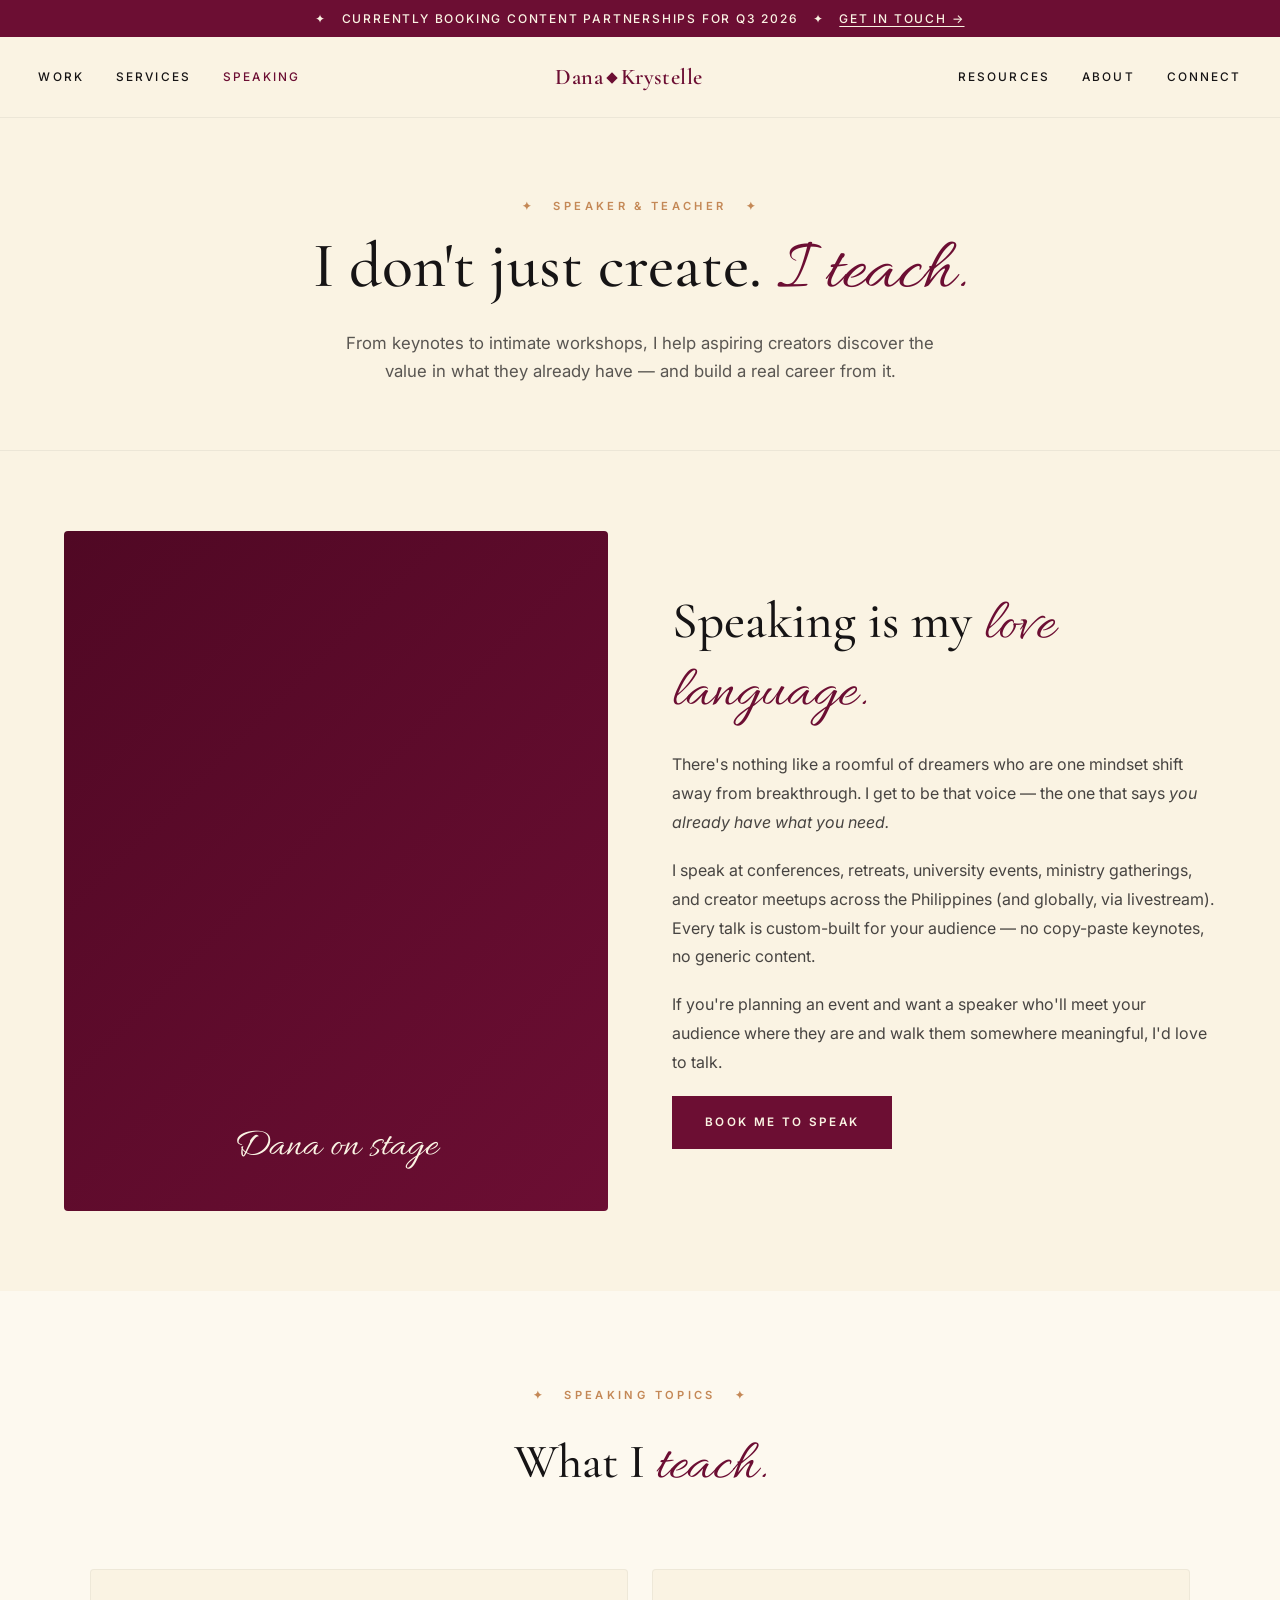
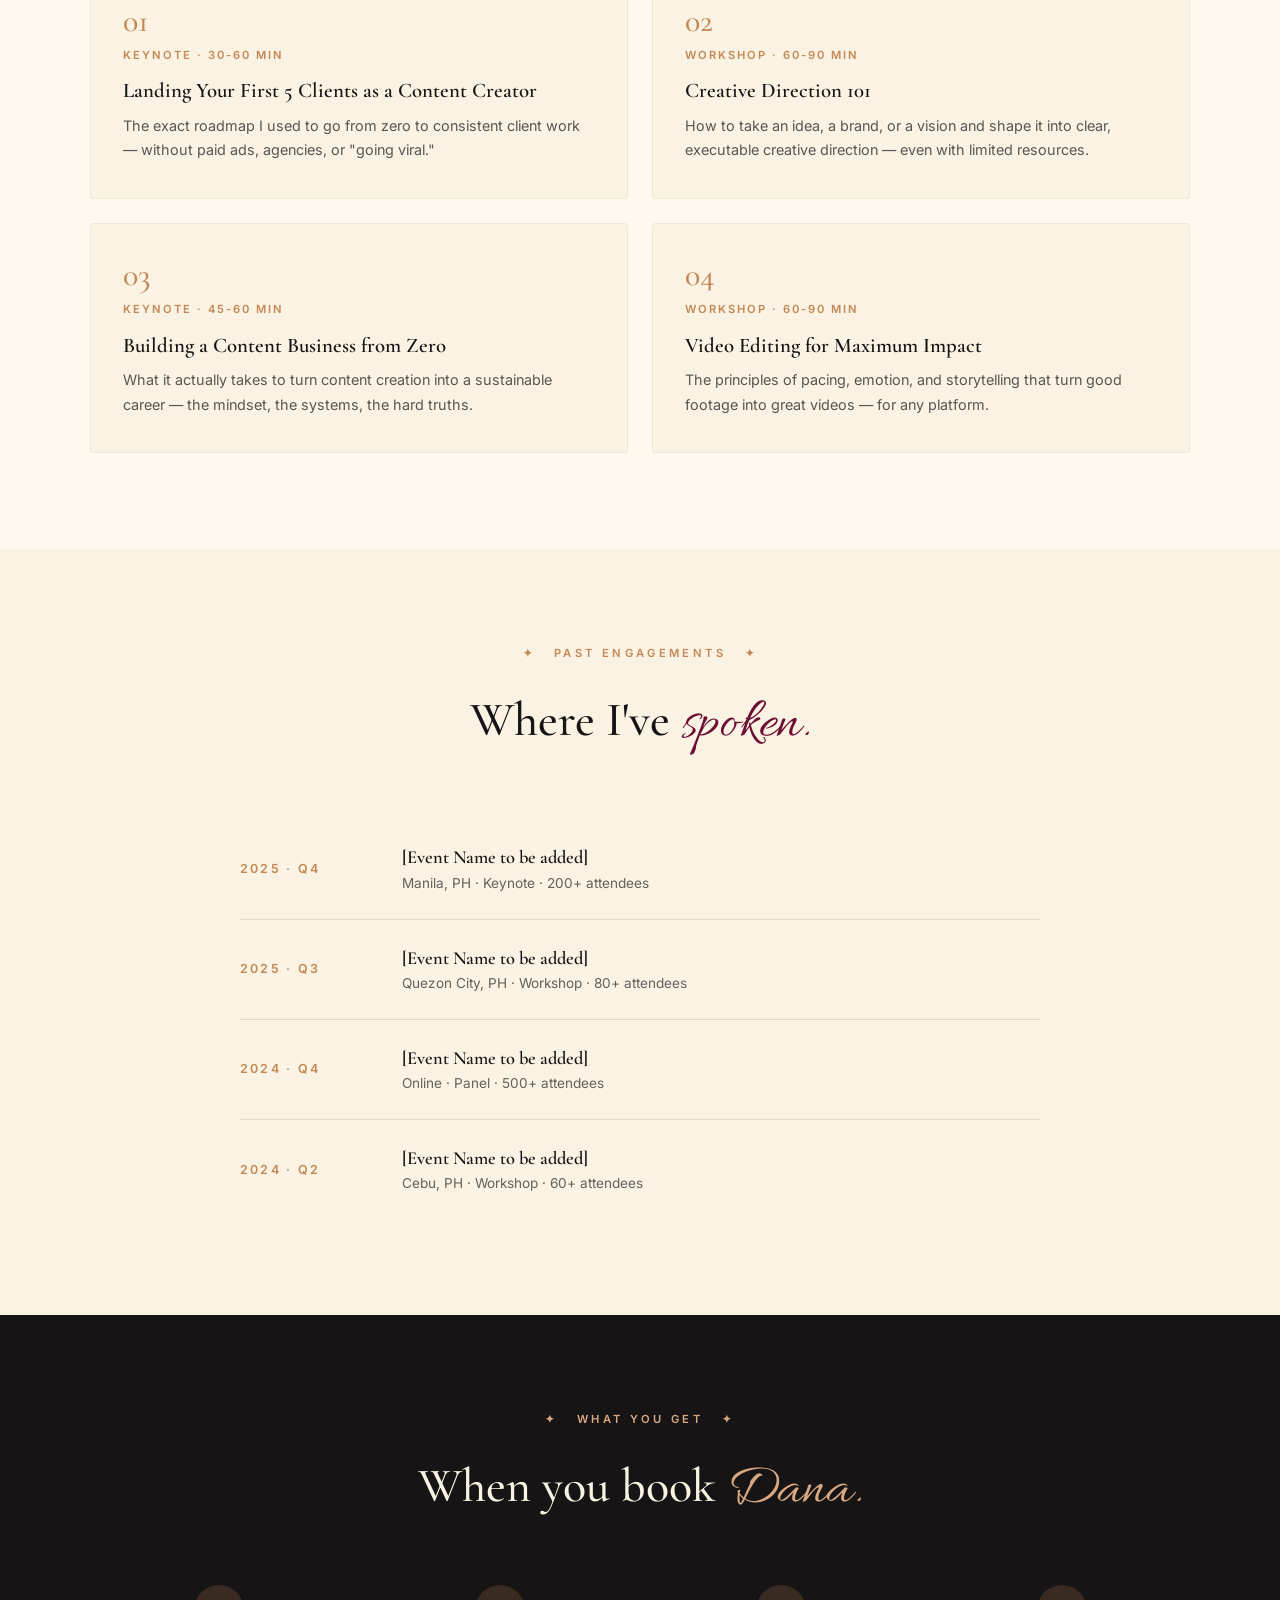
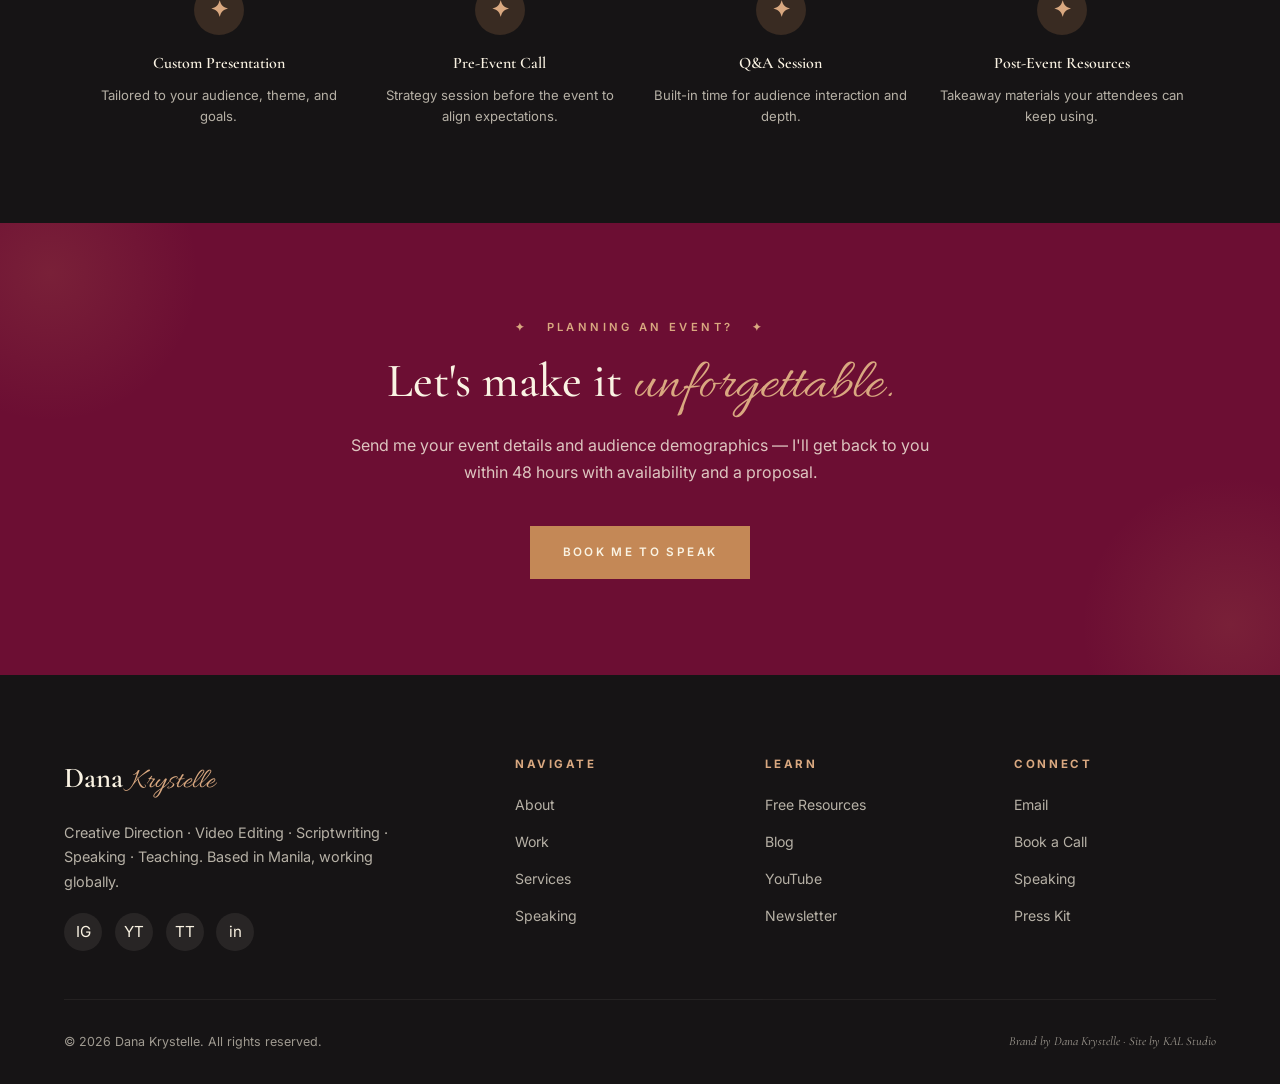
==== speaking.html @ e23ae47c "Add files via upload" ====
<!DOCTYPE html>
<html lang="en">
<head>
<meta charset="UTF-8">
<meta name="viewport" content="width=device-width, initial-scale=1.0">
<title>Speaking — Dana Krystelle</title>
<link rel="preconnect" href="https://fonts.googleapis.com">
<link rel="preconnect" href="https://fonts.gstatic.com" crossorigin>
<link href="https://fonts.googleapis.com/css2?family=Cormorant+Garamond:ital,wght@0,400;0,500;0,600;0,700;1,400&family=Inter:wght@300;400;500;600;700&family=Allura&display=swap" rel="stylesheet">
<style>
/* ════════════ DANA KRYSTELLE — SHARED STYLES ════════════ */

:root {
  --salem: #161415;
  --blood: #6c0e33;
  --blood-deep: #500824;
  --water: #7398af;
  --coffee: #c48856;
  --coffee-soft: #d9a880;
  --linen: #faf3e3;
  --linen-deep: #f0e8d2;
  --linen-cream: #fdf9ef;
  --serif: 'Cormorant Garamond', Georgia, serif;
  --sans: 'Inter', -apple-system, sans-serif;
  --script: 'Allura', cursive;
}

* { margin: 0; padding: 0; box-sizing: border-box; }

html { scroll-behavior: smooth; }

body {
  background: var(--linen);
  color: var(--salem);
  font-family: var(--sans);
  font-weight: 400;
  line-height: 1.6;
  overflow-x: hidden;
}

img { max-width: 100%; display: block; }

/* ════════════ ANNOUNCEMENT BAR ════════════ */
.announce {
  background: var(--blood);
  color: var(--linen);
  text-align: center;
  padding: 0.55rem 1rem;
  font-size: 0.75rem;
  letter-spacing: 0.15em;
  text-transform: uppercase;
  font-weight: 500;
}
.announce a {
  color: var(--linen);
  text-decoration: underline;
  text-underline-offset: 3px;
}

/* ════════════ NAV ════════════ */
nav {
  background: var(--linen);
  padding: 1.4rem 3vw;
  display: flex;
  align-items: center;
  justify-content: space-between;
  position: sticky;
  top: 0;
  z-index: 100;
  border-bottom: 1px solid rgba(22, 20, 21, 0.06);
}

.nav-left, .nav-right {
  display: flex;
  gap: 2rem;
  align-items: center;
}

.nav-link {
  font-family: var(--sans);
  font-size: 0.74rem;
  letter-spacing: 0.18em;
  text-transform: uppercase;
  color: var(--salem);
  text-decoration: none;
  font-weight: 500;
  transition: color 0.2s;
}
.nav-link:hover { color: var(--blood); }
.nav-link.active { color: var(--blood); }

.nav-logo {
  font-family: var(--serif);
  font-weight: 600;
  font-size: 1.4rem;
  color: var(--blood);
  text-decoration: none;
  letter-spacing: 0.02em;
}
.nav-logo .diamond {
  display: inline-block;
  width: 8px;
  height: 8px;
  background: var(--blood);
  margin: 0 0.3rem;
  transform: rotate(45deg);
  vertical-align: middle;
  margin-bottom: 4px;
}

@media(max-width: 900px) {
  .nav-left, .nav-right { gap: 1rem; }
  .nav-link { font-size: 0.65rem; }
  .nav-logo { font-size: 1.1rem; }
}

/* ════════════ BUTTONS ════════════ */
.btn {
  font-family: var(--sans);
  font-size: 0.73rem;
  font-weight: 600;
  letter-spacing: 0.2em;
  text-transform: uppercase;
  padding: 1rem 2rem;
  text-decoration: none;
  display: inline-block;
  transition: all 0.25s;
  border: 1.5px solid transparent;
  cursor: pointer;
}

.btn-primary {
  background: var(--blood);
  color: var(--linen);
}
.btn-primary:hover { background: var(--blood-deep); }

.btn-outline {
  background: transparent;
  color: var(--salem);
  border-color: var(--salem);
}
.btn-outline:hover { background: var(--salem); color: var(--linen); }

.btn-coffee {
  background: var(--coffee);
  color: var(--linen);
}
.btn-coffee:hover { background: #a76a3e; }

/* ════════════ SECTION ELEMENTS ════════════ */
.section-eyebrow {
  font-family: var(--sans);
  font-size: 0.7rem;
  letter-spacing: 0.3em;
  text-transform: uppercase;
  color: var(--coffee);
  font-weight: 600;
  margin-bottom: 1rem;
}

/* ════════════ PAGE HEADER (Sub-pages) ════════════ */
.page-header {
  background: var(--linen);
  padding: 5rem 5vw 4rem;
  text-align: center;
  border-bottom: 1px solid rgba(22, 20, 21, 0.06);
}

.page-header .eyebrow {
  font-family: var(--sans);
  font-size: 0.7rem;
  letter-spacing: 0.3em;
  text-transform: uppercase;
  color: var(--coffee);
  font-weight: 600;
  margin-bottom: 1rem;
}

.page-header h1 {
  font-family: var(--serif);
  font-weight: 500;
  font-size: clamp(2.5rem, 5vw, 4.5rem);
  line-height: 1.05;
  color: var(--salem);
  margin-bottom: 1rem;
}

.page-header h1 .script {
  font-family: var(--script);
  color: var(--blood);
  font-weight: 400;
  font-size: 1.15em;
}

.page-header p {
  font-family: var(--sans);
  font-size: 1.05rem;
  color: var(--salem);
  opacity: 0.7;
  line-height: 1.7;
  max-width: 600px;
  margin: 0 auto;
}

/* ════════════ NEWSLETTER ════════════ */
.newsletter {
  background: var(--blood);
  color: var(--linen);
  padding: 6rem 5vw;
  text-align: center;
  position: relative;
  overflow: hidden;
}

.newsletter::before, .newsletter::after {
  content: '';
  position: absolute;
  width: 300px;
  height: 300px;
  background: radial-gradient(circle, rgba(196, 136, 86, 0.15), transparent 70%);
  border-radius: 50%;
}
.newsletter::before { top: -100px; left: -100px; }
.newsletter::after { bottom: -100px; right: -100px; }

.newsletter-content {
  max-width: 600px;
  margin: 0 auto;
  position: relative;
  z-index: 2;
}

.newsletter-eyebrow {
  font-family: var(--sans);
  font-size: 0.7rem;
  letter-spacing: 0.3em;
  text-transform: uppercase;
  color: var(--coffee-soft);
  font-weight: 600;
  margin-bottom: 1rem;
}

.newsletter h2 {
  font-family: var(--serif);
  font-weight: 500;
  font-size: clamp(2rem, 4vw, 3rem);
  line-height: 1.15;
  margin-bottom: 0.8rem;
}

.newsletter h2 .script {
  font-family: var(--script);
  color: var(--coffee-soft);
  font-weight: 400;
  font-size: 1.2em;
}

.newsletter p {
  font-size: 1rem;
  opacity: 0.8;
  line-height: 1.7;
  margin-bottom: 2.5rem;
}

.newsletter-form {
  display: flex;
  gap: 0.6rem;
  max-width: 480px;
  margin: 0 auto;
  flex-wrap: wrap;
  justify-content: center;
}

.newsletter-input {
  flex: 1;
  min-width: 240px;
  padding: 1rem 1.4rem;
  background: var(--linen);
  border: none;
  color: var(--salem);
  font-family: var(--sans);
  font-size: 0.9rem;
  border-radius: 0;
}
.newsletter-input::placeholder { color: rgba(22, 20, 21, 0.45); }
.newsletter-input:focus { outline: 2px solid var(--coffee); outline-offset: 2px; }

.newsletter-btn {
  background: var(--coffee);
  color: var(--linen);
  border: none;
  padding: 1rem 2rem;
  font-family: var(--sans);
  font-size: 0.73rem;
  font-weight: 600;
  letter-spacing: 0.2em;
  text-transform: uppercase;
  cursor: pointer;
  transition: background 0.2s;
}
.newsletter-btn:hover { background: #a76a3e; }

.newsletter-note {
  font-size: 0.75rem;
  margin-top: 1.2rem;
  opacity: 0.6;
  font-style: italic;
  font-family: var(--serif);
}

/* ════════════ FOOTER ════════════ */
footer {
  background: var(--salem);
  color: var(--linen);
  padding: 5rem 5vw 2rem;
}

.footer-top {
  display: grid;
  grid-template-columns: 2fr 1fr 1fr 1fr;
  gap: 3rem;
  max-width: 1200px;
  margin: 0 auto 3rem;
}

.footer-brand h3 {
  font-family: var(--serif);
  font-weight: 600;
  font-size: 1.8rem;
  color: var(--linen);
  margin-bottom: 1rem;
}

.footer-brand h3 .script {
  font-family: var(--script);
  color: var(--coffee-soft);
  font-weight: 400;
}

.footer-brand p {
  font-size: 0.9rem;
  opacity: 0.7;
  line-height: 1.7;
  max-width: 360px;
  margin-bottom: 1.2rem;
}

.footer-social {
  display: flex;
  gap: 0.8rem;
}

.footer-social a {
  width: 38px;
  height: 38px;
  background: rgba(250, 243, 227, 0.08);
  border-radius: 50%;
  display: flex;
  align-items: center;
  justify-content: center;
  color: var(--linen);
  text-decoration: none;
  font-size: 0.95rem;
  transition: background 0.2s;
}
.footer-social a:hover { background: var(--blood); }

.footer-col h4 {
  font-family: var(--sans);
  font-size: 0.72rem;
  font-weight: 700;
  letter-spacing: 0.22em;
  text-transform: uppercase;
  margin-bottom: 1.2rem;
  color: var(--coffee-soft);
}

.footer-col ul { list-style: none; }
.footer-col li { margin-bottom: 0.7rem; }
.footer-col a {
  font-family: var(--sans);
  font-size: 0.88rem;
  color: var(--linen);
  text-decoration: none;
  opacity: 0.7;
  transition: opacity 0.2s;
}
.footer-col a:hover { opacity: 1; color: var(--coffee-soft); }

.footer-bottom {
  max-width: 1200px;
  margin: 0 auto;
  padding-top: 2rem;
  border-top: 1px solid rgba(250, 243, 227, 0.1);
  display: flex;
  justify-content: space-between;
  align-items: center;
  flex-wrap: wrap;
  gap: 1rem;
  font-size: 0.78rem;
  opacity: 0.6;
}

.footer-bottom .credit {
  font-family: var(--serif);
  font-style: italic;
}

@media(max-width: 900px) {
  .footer-top { grid-template-columns: 1fr 1fr; gap: 2rem; }
}
@media(max-width: 600px) {
  .footer-top { grid-template-columns: 1fr; }
}

/* ════════════ FADE-UP ANIMATION ════════════ */
.fade-up {
  opacity: 0;
  transform: translateY(30px);
  transition: opacity 0.8s ease, transform 0.8s ease;
}
.fade-up.visible {
  opacity: 1;
  transform: none;
}

</style>
<style>
.speaking-intro {
  background: var(--linen);
  padding: 5rem 5vw;
  display: grid;
  grid-template-columns: 1fr 1fr;
  gap: 4rem;
  align-items: center;
}
.speaking-photo {
  aspect-ratio: 4/5;
  background: linear-gradient(135deg, var(--blood-deep), var(--blood));
  border-radius: 4px;
  display: flex;
  align-items: flex-end;
  justify-content: center;
  padding: 2rem;
  font-family: var(--script);
  font-size: 2.5rem;
  color: var(--linen);
  position: relative;
}
.speaking-photo::before {
  content: '';
  position: absolute;
  top: -20px;
  left: -20px;
  right: 20px;
  bottom: 20px;
  border: 1.5px solid var(--coffee);
  border-radius: 4px;
  z-index: -1;
}
.speaking-text h2 {
  font-family: var(--serif);
  font-weight: 500;
  font-size: clamp(2rem, 4vw, 3.2rem);
  line-height: 1.1;
  margin-bottom: 1.5rem;
}
.speaking-text h2 .script {
  font-family: var(--script);
  color: var(--blood);
  font-weight: 400;
  font-size: 1.15em;
}
.speaking-text p {
  font-size: 1rem;
  color: var(--salem);
  opacity: 0.78;
  line-height: 1.8;
  margin-bottom: 1.2rem;
}
@media(max-width: 900px) {
  .speaking-intro { grid-template-columns: 1fr; gap: 3rem; padding: 3rem 5vw; }
  .speaking-photo::before { display: none; }
}

.topics-section {
  background: var(--linen-cream);
  padding: 6rem 5vw;
}
.topics-header { text-align: center; margin-bottom: 3.5rem; }
.topics-header h2 {
  font-family: var(--serif);
  font-weight: 500;
  font-size: clamp(2rem, 4vw, 3rem);
  margin-bottom: 0.5rem;
}
.topics-header h2 .script {
  font-family: var(--script);
  color: var(--blood);
  font-weight: 400;
  font-size: 1.2em;
}
.topics-grid {
  display: grid;
  grid-template-columns: repeat(2, 1fr);
  gap: 1.5rem;
  max-width: 1100px;
  margin: 0 auto;
}
.topic-card {
  background: var(--linen);
  padding: 2.2rem 2rem;
  border-radius: 4px;
  border: 1px solid rgba(22, 20, 21, 0.05);
  transition: all 0.3s;
}
.topic-card:hover {
  transform: translateY(-4px);
  box-shadow: 0 12px 30px rgba(108, 14, 51, 0.08);
}
.topic-num {
  font-family: var(--serif);
  font-weight: 500;
  font-size: 2rem;
  color: var(--coffee);
  line-height: 1;
  margin-bottom: 0.6rem;
}
.topic-card h3 {
  font-family: var(--serif);
  font-weight: 600;
  font-size: 1.3rem;
  margin-bottom: 0.6rem;
  line-height: 1.3;
}
.topic-format {
  font-family: var(--sans);
  font-size: 0.7rem;
  letter-spacing: 0.18em;
  text-transform: uppercase;
  color: var(--coffee);
  font-weight: 600;
  margin-bottom: 0.8rem;
}
.topic-card p {
  font-size: 0.9rem;
  color: var(--salem);
  opacity: 0.7;
  line-height: 1.7;
}
@media(max-width: 700px) { .topics-grid { grid-template-columns: 1fr; } }

.past-events {
  background: var(--linen);
  padding: 6rem 5vw;
}
.past-events-header { text-align: center; margin-bottom: 3rem; }
.past-events-header h2 {
  font-family: var(--serif);
  font-weight: 500;
  font-size: clamp(2rem, 4vw, 3rem);
  margin-bottom: 0.5rem;
}
.past-events-header h2 .script {
  font-family: var(--script);
  color: var(--blood);
  font-weight: 400;
  font-size: 1.2em;
}
.events-list {
  max-width: 800px;
  margin: 0 auto;
}
.event {
  display: grid;
  grid-template-columns: 130px 1fr auto;
  gap: 2rem;
  padding: 1.5rem 0;
  border-bottom: 1px solid rgba(22, 20, 21, 0.1);
  align-items: center;
}
.event:last-child { border-bottom: none; }
.event-date {
  font-family: var(--sans);
  font-size: 0.78rem;
  letter-spacing: 0.18em;
  text-transform: uppercase;
  color: var(--coffee);
  font-weight: 600;
}
.event-name {
  font-family: var(--serif);
  font-weight: 600;
  font-size: 1.15rem;
}
.event-loc {
  font-family: var(--sans);
  font-size: 0.85rem;
  color: var(--salem);
  opacity: 0.65;
}
@media(max-width: 700px) {
  .event { grid-template-columns: 1fr; gap: 0.4rem; }
  .event-loc { font-size: 0.78rem; }
}

.what-you-get {
  background: var(--salem);
  color: var(--linen);
  padding: 6rem 5vw;
  text-align: center;
}
.what-you-get h2 {
  font-family: var(--serif);
  font-weight: 500;
  font-size: clamp(2rem, 4vw, 3rem);
  margin-bottom: 0.5rem;
}
.what-you-get h2 .script {
  font-family: var(--script);
  color: var(--coffee-soft);
  font-weight: 400;
  font-size: 1.2em;
}
.deliverables-grid {
  display: grid;
  grid-template-columns: repeat(4, 1fr);
  gap: 1.5rem;
  max-width: 1100px;
  margin: 3rem auto 0;
}
.deliverable {
  text-align: center;
}
.deliverable-icon {
  width: 50px;
  height: 50px;
  margin: 0 auto 1rem;
  border-radius: 50%;
  background: rgba(196, 136, 86, 0.2);
  color: var(--coffee-soft);
  display: flex;
  align-items: center;
  justify-content: center;
  font-family: var(--serif);
  font-weight: 600;
  font-size: 1.4rem;
}
.deliverable h4 {
  font-family: var(--serif);
  font-weight: 600;
  font-size: 1rem;
  margin-bottom: 0.5rem;
}
.deliverable p {
  font-size: 0.82rem;
  opacity: 0.7;
  line-height: 1.6;
}
@media(max-width: 700px) { .deliverables-grid { grid-template-columns: repeat(2, 1fr); } }
</style>
</head>
<body>

<div class="announce">
  ✦ &nbsp; Currently booking content partnerships for Q3 2026 &nbsp; ✦ &nbsp; <a href="contact.html">Get in touch →</a>
</div>

<nav>
  <div class="nav-left">
    <a href="work.html" class="nav-link">Work</a>
    <a href="services.html" class="nav-link">Services</a>
    <a href="speaking.html" class="nav-link active">Speaking</a>
  </div>
  <a href="index.html" class="nav-logo">Dana<span class="diamond"></span>Krystelle</a>
  <div class="nav-right">
    <a href="teaching.html" class="nav-link">Resources</a>
    <a href="about.html" class="nav-link">About</a>
    <a href="contact.html" class="nav-link">Connect</a>
  </div>
</nav>

<section class="page-header">
  <div class="eyebrow">✦ &nbsp; Speaker & Teacher &nbsp; ✦</div>
  <h1>I don't just create. <span class="script">I teach.</span></h1>
  <p>From keynotes to intimate workshops, I help aspiring creators discover the value in what they already have — and build a real career from it.</p>
</section>

<section class="speaking-intro">
  <div class="speaking-photo">Dana on stage</div>
  <div class="speaking-text fade-up">
    <h2>Speaking is my <span class="script">love language.</span></h2>
    <p>There's nothing like a roomful of dreamers who are one mindset shift away from breakthrough. I get to be that voice — the one that says <em>you already have what you need.</em></p>
    <p>I speak at conferences, retreats, university events, ministry gatherings, and creator meetups across the Philippines (and globally, via livestream). Every talk is custom-built for your audience — no copy-paste keynotes, no generic content.</p>
    <p>If you're planning an event and want a speaker who'll meet your audience where they are and walk them somewhere meaningful, I'd love to talk.</p>
    <a href="contact.html" class="btn btn-primary">Book Me to Speak</a>
  </div>
</section>

<section class="topics-section">
  <div class="topics-header">
    <div class="section-eyebrow">✦ &nbsp; Speaking Topics &nbsp; ✦</div>
    <h2>What I <span class="script">teach.</span></h2>
  </div>
  <div class="topics-grid">
    <div class="topic-card fade-up">
      <div class="topic-num">01</div>
      <div class="topic-format">Keynote · 30-60 min</div>
      <h3>Landing Your First 5 Clients as a Content Creator</h3>
      <p>The exact roadmap I used to go from zero to consistent client work — without paid ads, agencies, or "going viral."</p>
    </div>
    <div class="topic-card fade-up">
      <div class="topic-num">02</div>
      <div class="topic-format">Workshop · 60-90 min</div>
      <h3>Creative Direction 101</h3>
      <p>How to take an idea, a brand, or a vision and shape it into clear, executable creative direction — even with limited resources.</p>
    </div>
    <div class="topic-card fade-up">
      <div class="topic-num">03</div>
      <div class="topic-format">Keynote · 45-60 min</div>
      <h3>Building a Content Business from Zero</h3>
      <p>What it actually takes to turn content creation into a sustainable career — the mindset, the systems, the hard truths.</p>
    </div>
    <div class="topic-card fade-up">
      <div class="topic-num">04</div>
      <div class="topic-format">Workshop · 60-90 min</div>
      <h3>Video Editing for Maximum Impact</h3>
      <p>The principles of pacing, emotion, and storytelling that turn good footage into great videos — for any platform.</p>
    </div>
  </div>
</section>

<section class="past-events">
  <div class="past-events-header">
    <div class="section-eyebrow">✦ &nbsp; Past Engagements &nbsp; ✦</div>
    <h2>Where I've <span class="script">spoken.</span></h2>
  </div>
  <div class="events-list">
    <div class="event fade-up">
      <div class="event-date">2025 · Q4</div>
      <div>
        <div class="event-name">[Event Name to be added]</div>
        <div class="event-loc">Manila, PH · Keynote · 200+ attendees</div>
      </div>
    </div>
    <div class="event fade-up">
      <div class="event-date">2025 · Q3</div>
      <div>
        <div class="event-name">[Event Name to be added]</div>
        <div class="event-loc">Quezon City, PH · Workshop · 80+ attendees</div>
      </div>
    </div>
    <div class="event fade-up">
      <div class="event-date">2024 · Q4</div>
      <div>
        <div class="event-name">[Event Name to be added]</div>
        <div class="event-loc">Online · Panel · 500+ attendees</div>
      </div>
    </div>
    <div class="event fade-up">
      <div class="event-date">2024 · Q2</div>
      <div>
        <div class="event-name">[Event Name to be added]</div>
        <div class="event-loc">Cebu, PH · Workshop · 60+ attendees</div>
      </div>
    </div>
  </div>
</section>

<section class="what-you-get">
  <div class="section-eyebrow" style="color: var(--coffee-soft);">✦ &nbsp; What You Get &nbsp; ✦</div>
  <h2>When you book <span class="script">Dana.</span></h2>
  <div class="deliverables-grid">
    <div class="deliverable fade-up">
      <div class="deliverable-icon">✦</div>
      <h4>Custom Presentation</h4>
      <p>Tailored to your audience, theme, and goals.</p>
    </div>
    <div class="deliverable fade-up">
      <div class="deliverable-icon">✦</div>
      <h4>Pre-Event Call</h4>
      <p>Strategy session before the event to align expectations.</p>
    </div>
    <div class="deliverable fade-up">
      <div class="deliverable-icon">✦</div>
      <h4>Q&A Session</h4>
      <p>Built-in time for audience interaction and depth.</p>
    </div>
    <div class="deliverable fade-up">
      <div class="deliverable-icon">✦</div>
      <h4>Post-Event Resources</h4>
      <p>Takeaway materials your attendees can keep using.</p>
    </div>
  </div>
</section>

<section class="newsletter">
  <div class="newsletter-content">
    <div class="newsletter-eyebrow">✦ &nbsp; Planning an Event? &nbsp; ✦</div>
    <h2>Let's make it <span class="script">unforgettable.</span></h2>
    <p>Send me your event details and audience demographics — I'll get back to you within 48 hours with availability and a proposal.</p>
    <div style="margin-top: 2rem;">
      <a href="contact.html" class="btn btn-coffee">Book Me to Speak</a>
    </div>
  </div>
</section>

<footer>
  <div class="footer-top">
    <div class="footer-brand">
      <h3>Dana <span class="script">Krystelle</span></h3>
      <p>Creative Direction · Video Editing · Scriptwriting · Speaking · Teaching. Based in Manila, working globally.</p>
      <div class="footer-social"><a href="#">IG</a><a href="#">YT</a><a href="#">TT</a><a href="#">in</a></div>
    </div>
    <div class="footer-col">
      <h4>Navigate</h4>
      <ul>
        <li><a href="about.html">About</a></li>
        <li><a href="work.html">Work</a></li>
        <li><a href="services.html">Services</a></li>
        <li><a href="speaking.html">Speaking</a></li>
      </ul>
    </div>
    <div class="footer-col">
      <h4>Learn</h4>
      <ul>
        <li><a href="teaching.html">Free Resources</a></li>
        <li><a href="#">Blog</a></li>
        <li><a href="#">YouTube</a></li>
        <li><a href="#">Newsletter</a></li>
      </ul>
    </div>
    <div class="footer-col">
      <h4>Connect</h4>
      <ul>
        <li><a href="mailto:dana@danakrystelle.com">Email</a></li>
        <li><a href="contact.html">Book a Call</a></li>
        <li><a href="speaking.html">Speaking</a></li>
        <li><a href="#">Press Kit</a></li>
      </ul>
    </div>
  </div>
  <div class="footer-bottom">
    <span>© 2026 Dana Krystelle. All rights reserved.</span>
    <span class="credit">Brand by Dana Krystelle · Site by KAL Studio</span>
  </div>
</footer>

<script>
// Fade-up on scroll
const observer = new IntersectionObserver((entries) => {
  entries.forEach(entry => {
    if (entry.isIntersecting) {
      entry.target.classList.add('visible');
      observer.unobserve(entry.target);
    }
  });
}, { threshold: 0.15 });

document.querySelectorAll('.fade-up').forEach(el => observer.observe(el));

</script>
</body>
</html>
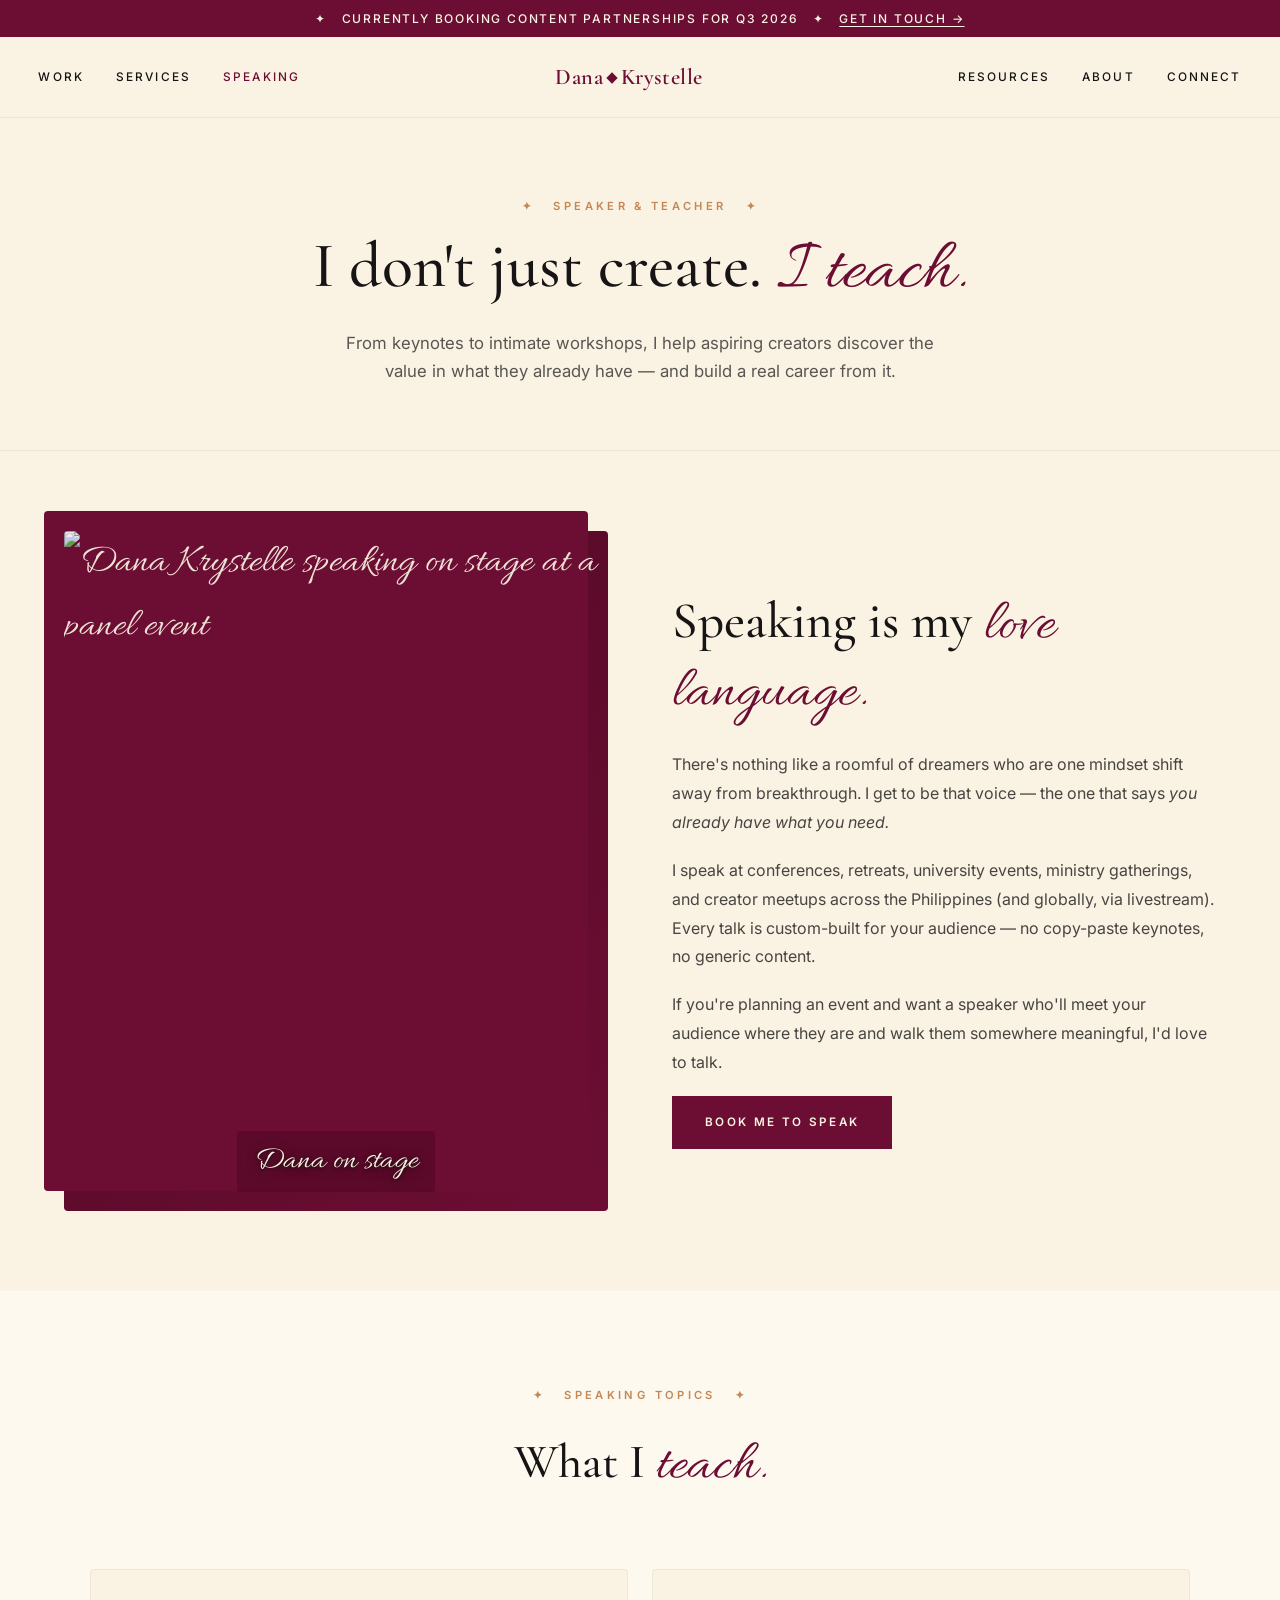
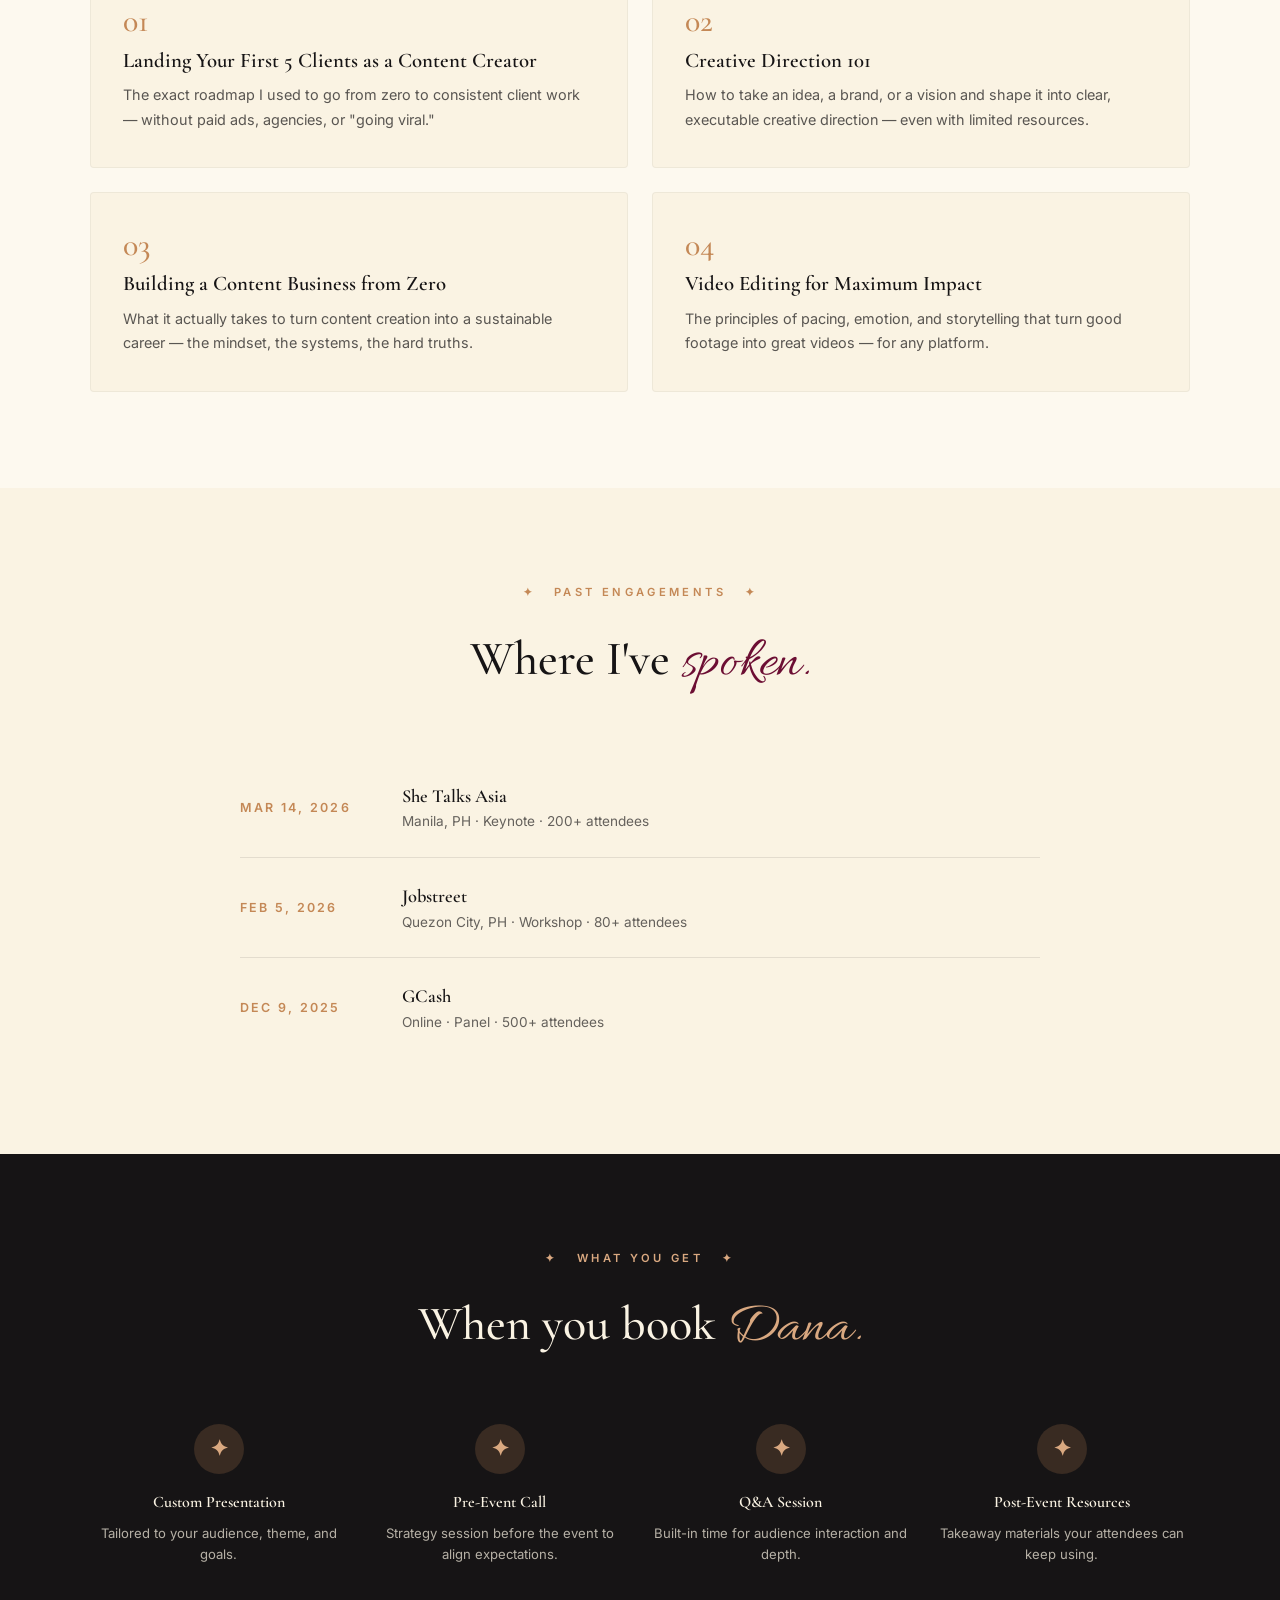
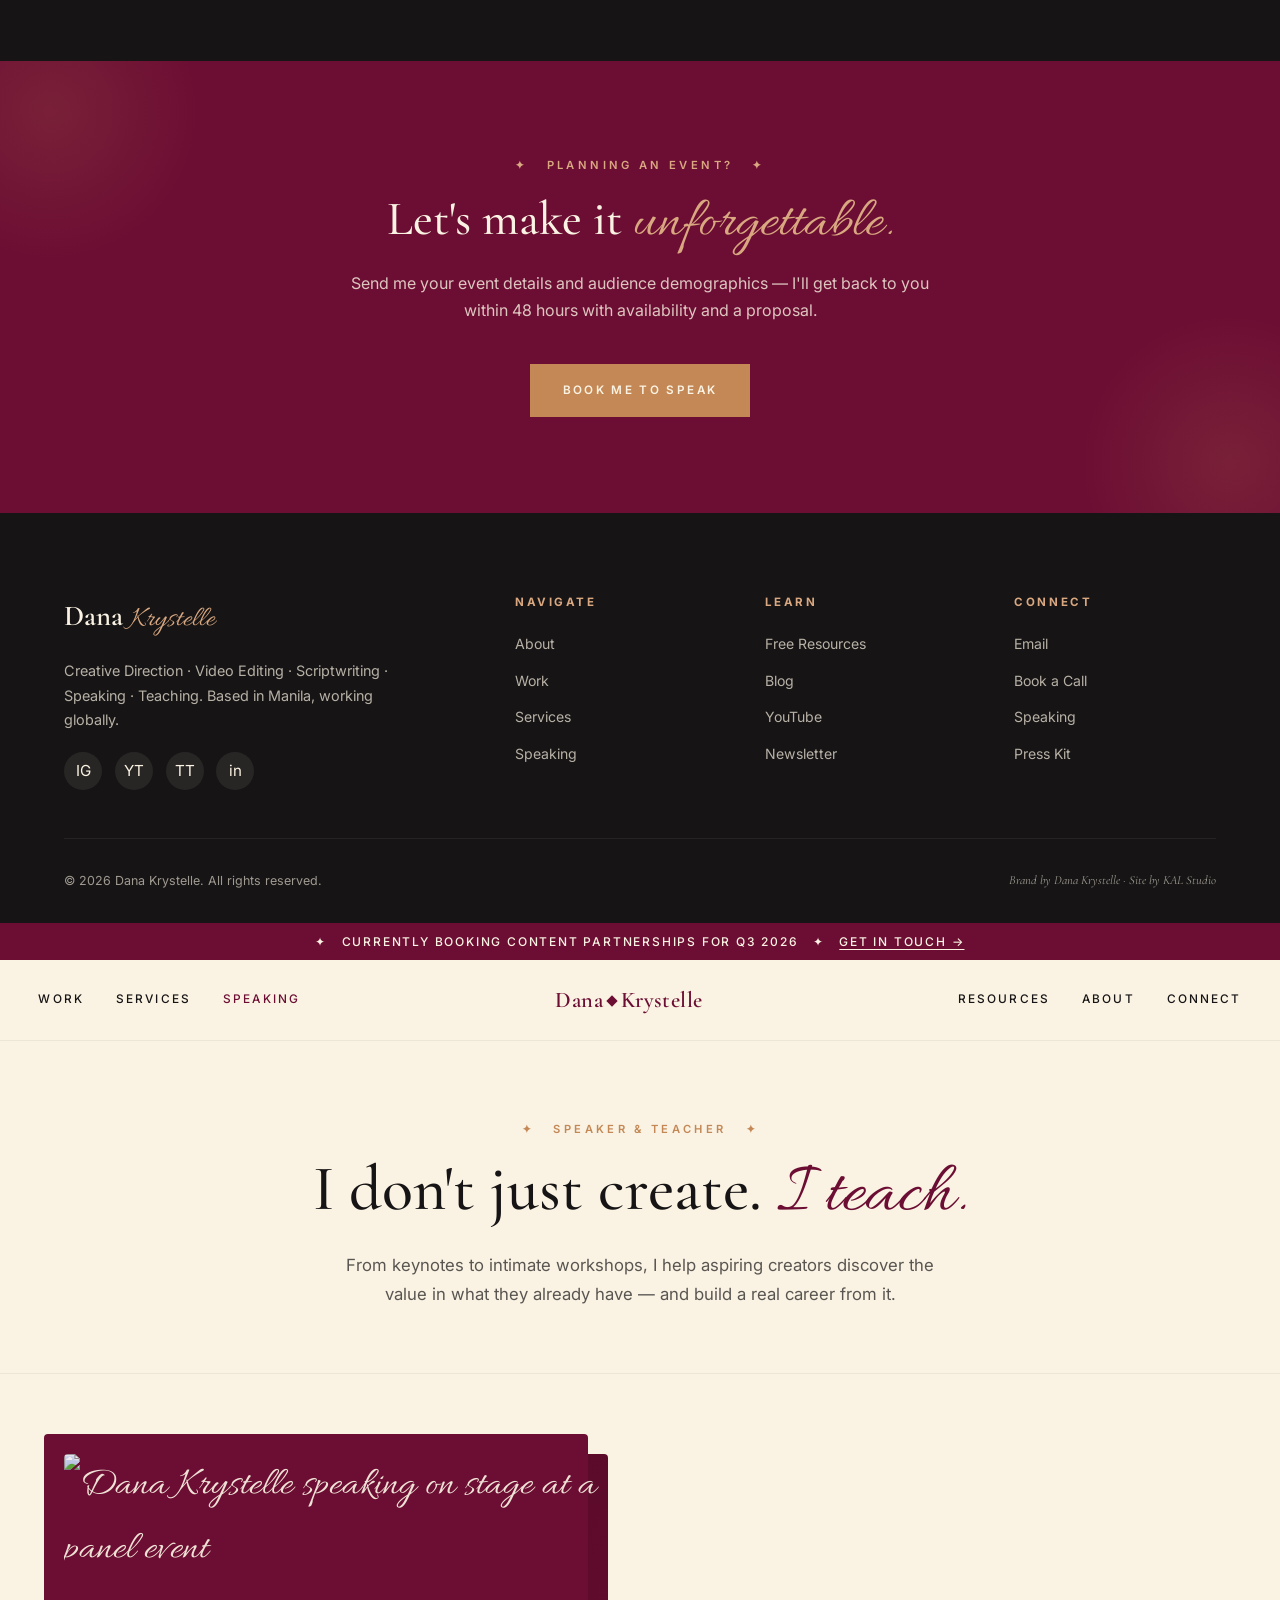
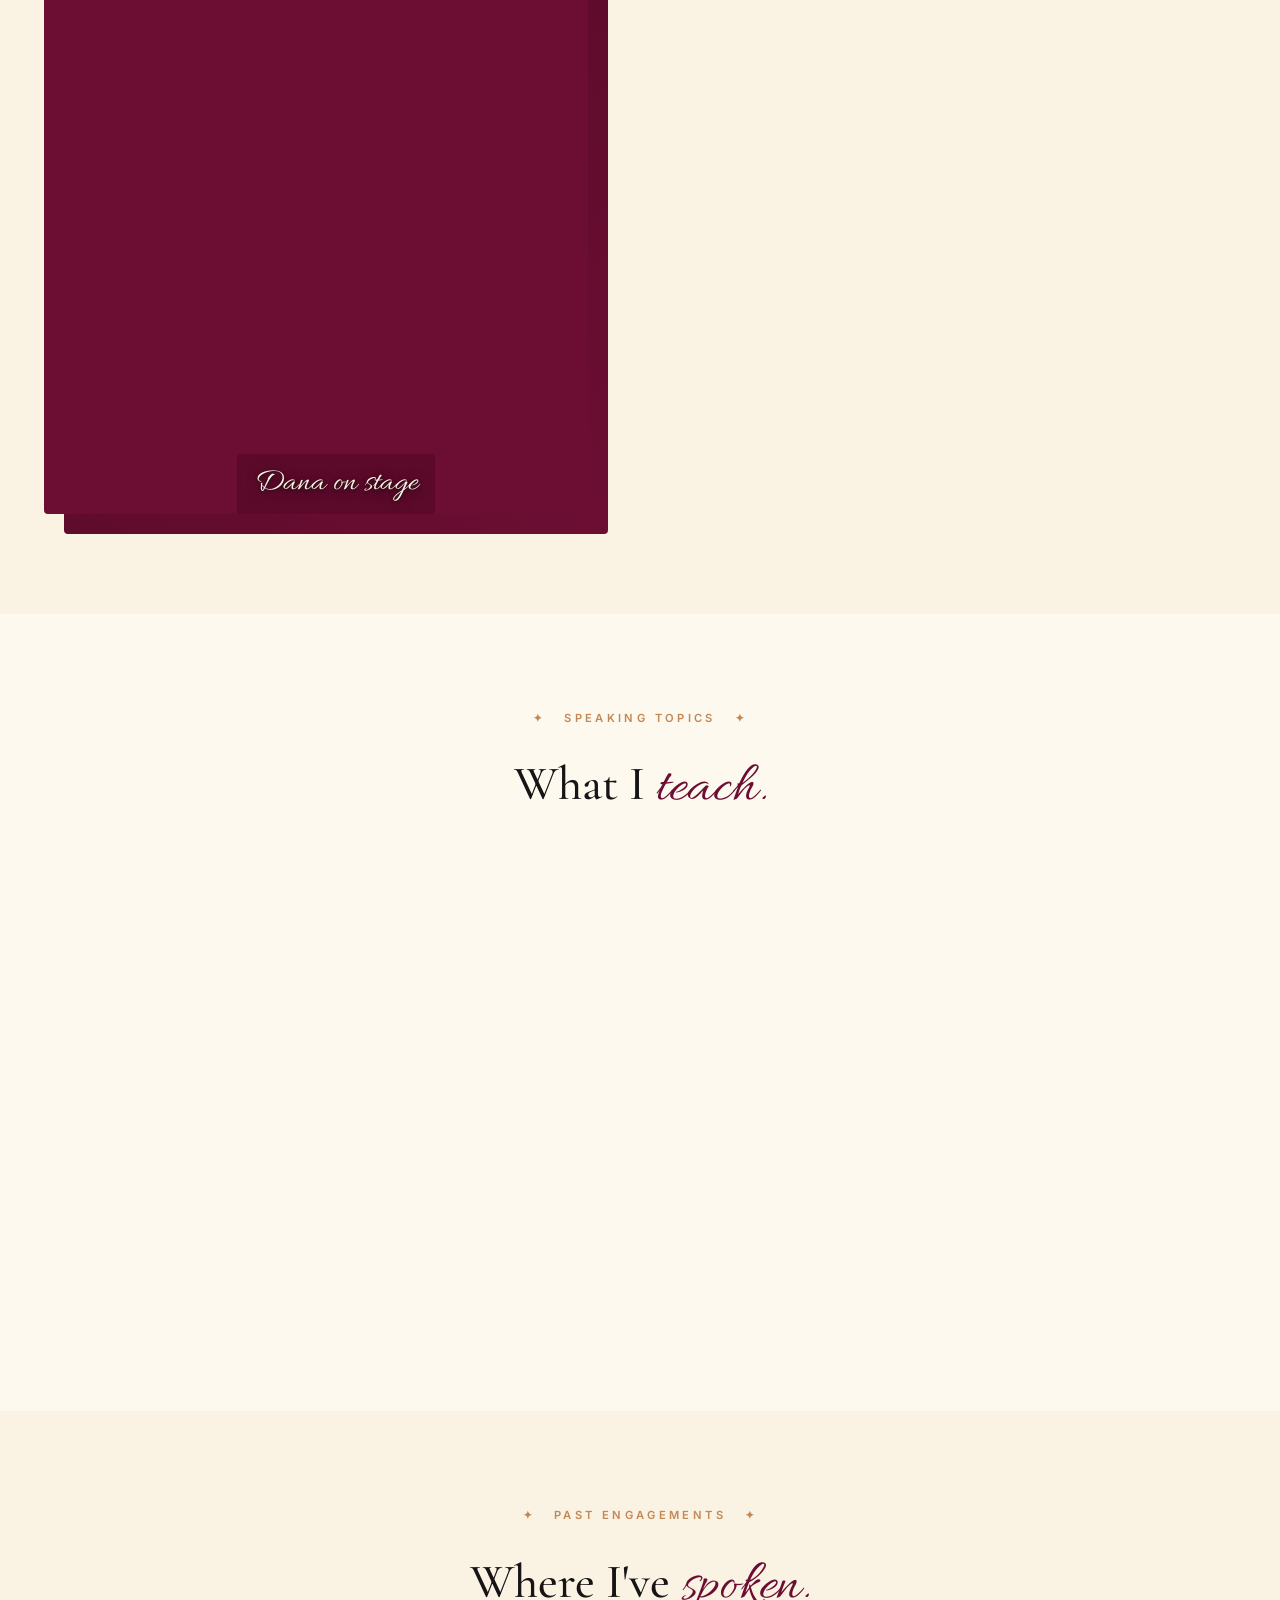
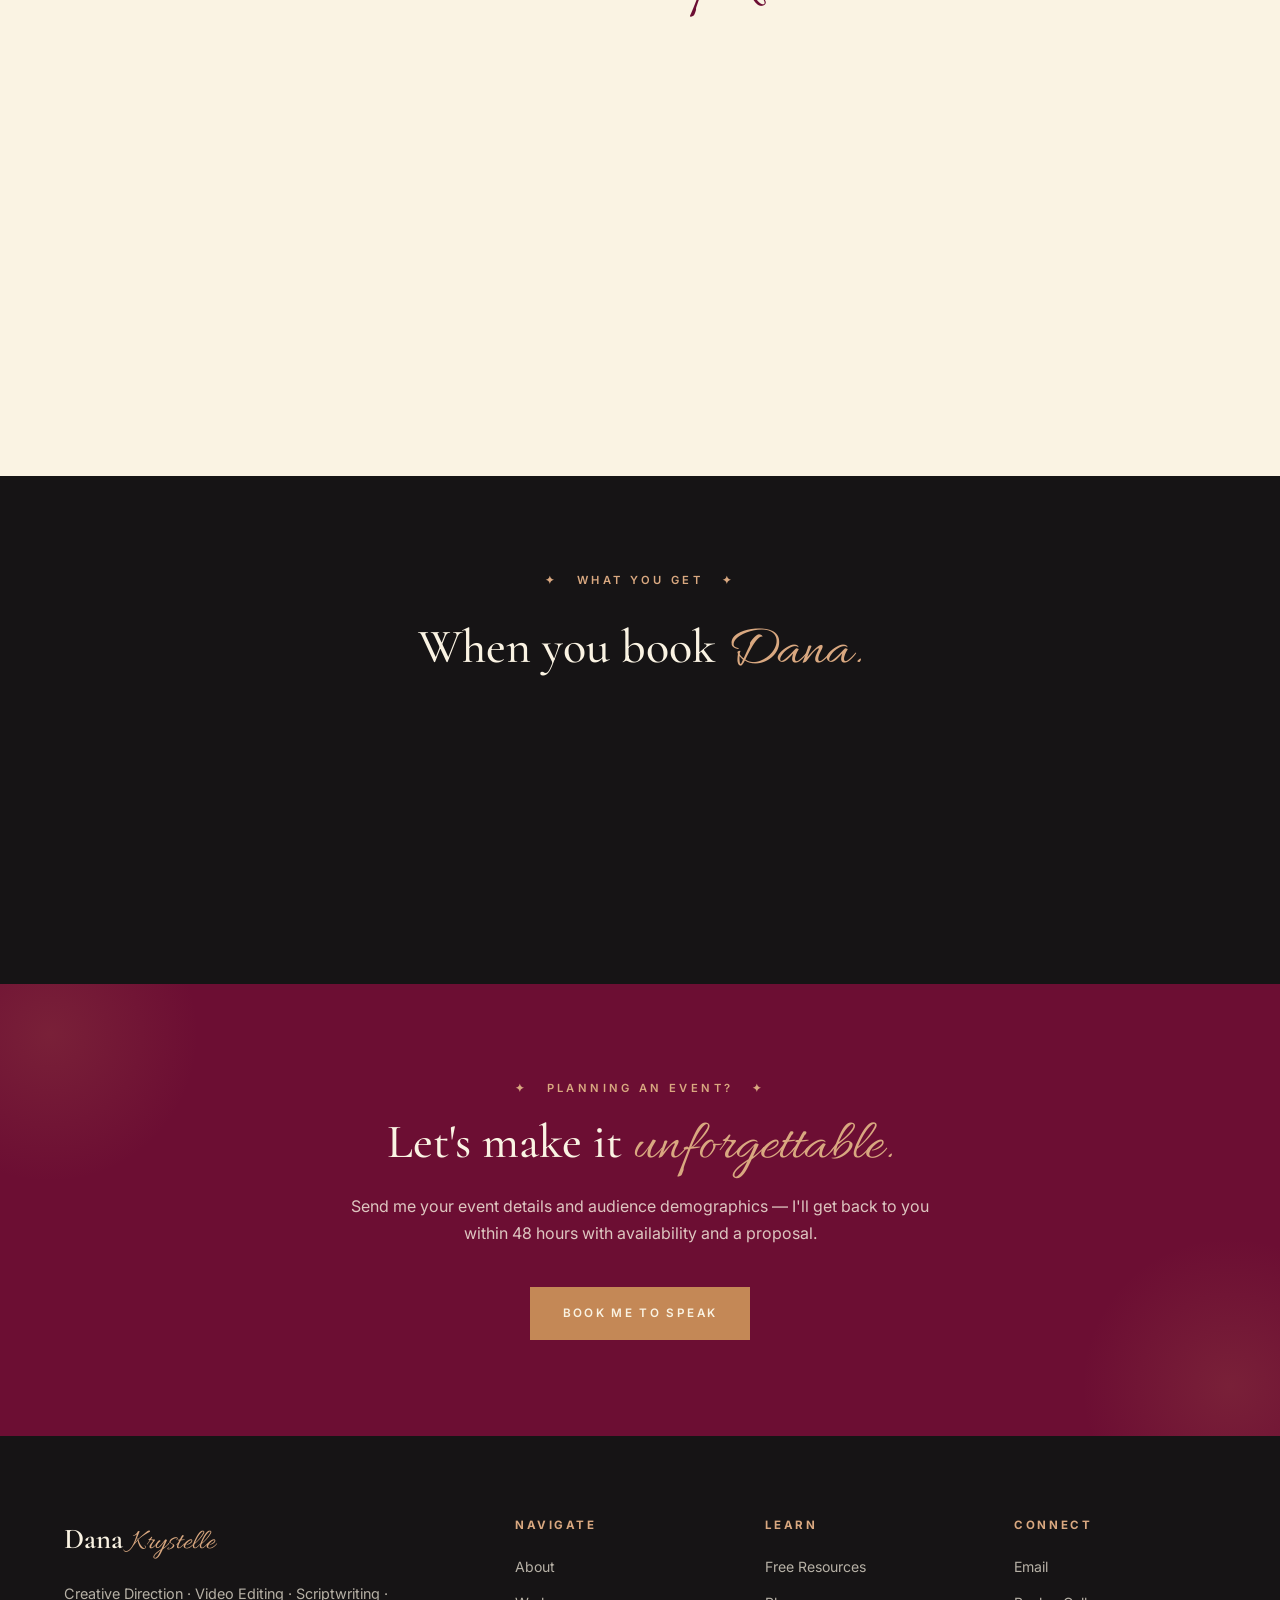
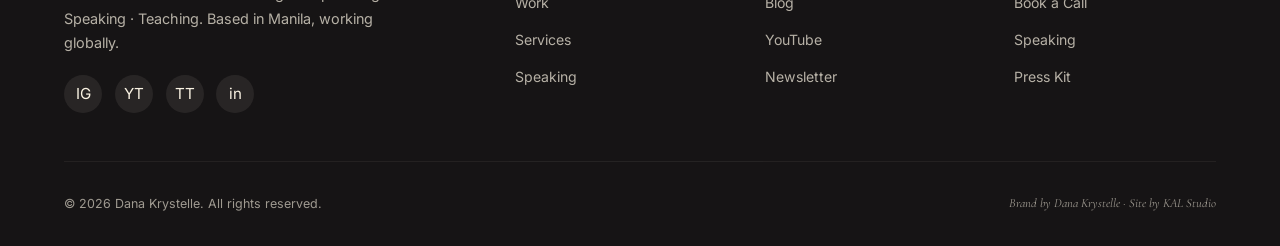
==== commit 15a1de10: "Revise speaking.html with new content and styles Updated speaking engagement details, added new sect" ====
--- a/speaking.html
+++ b/speaking.html
@@ -425,6 +425,9 @@
   transform: none;
 }
 
+
+
+
 </style>
 <style>
 .speaking-intro {
@@ -447,6 +450,7 @@
   font-size: 2.5rem;
   color: var(--linen);
   position: relative;
+  overflow: visible;
 }
 .speaking-photo::before {
   content: '';
@@ -455,9 +459,10 @@
   left: -20px;
   right: 20px;
   bottom: 20px;
-  border: 1.5px solid var(--coffee);
+  background: var(--blood);
   border-radius: 4px;
-  z-index: -1;
+  z-index: 0;
+  pointer-events: none;
 }
 .speaking-text h2 {
   font-family: var(--serif);
@@ -662,7 +667,6 @@
 </style>
 </head>
 <body>
-
 <div class="announce">
   ✦ &nbsp; Currently booking content partnerships for Q3 2026 &nbsp; ✦ &nbsp; <a href="contact.html">Get in touch →</a>
 </div>
@@ -688,7 +692,10 @@
 </section>
 
 <section class="speaking-intro">
-  <div class="speaking-photo">Dana on stage</div>
+  <div class="speaking-photo" style="display:flex;flex-direction:column;align-items:center;justify-content:flex-end;padding:1.2rem;">
+    <img src="dana-on-stage.jpg" alt="Dana Krystelle speaking on stage at a panel event" style="position:absolute;inset:0;width:100%;height:100%;object-fit:cover;object-position:center top;border-radius:4px;z-index:1;opacity:0.92;">
+    <span style="position:relative;z-index:2;font-family:var(--script);font-size:2rem;color:var(--linen);text-shadow:0 2px 12px rgba(22,20,21,0.7),0 1px 3px rgba(22,20,21,0.9);background:rgba(80,8,36,0.55);padding:0.3rem 1.1rem;border-radius:2px;backdrop-filter:blur(2px);">Dana on stage</span>
+  </div>
   <div class="speaking-text fade-up">
     <h2>Speaking is my <span class="script">love language.</span></h2>
     <p>There's nothing like a roomful of dreamers who are one mindset shift away from breakthrough. I get to be that voice — the one that says <em>you already have what you need.</em></p>
@@ -706,25 +713,21 @@
   <div class="topics-grid">
     <div class="topic-card fade-up">
       <div class="topic-num">01</div>
-      <div class="topic-format">Keynote · 30-60 min</div>
       <h3>Landing Your First 5 Clients as a Content Creator</h3>
       <p>The exact roadmap I used to go from zero to consistent client work — without paid ads, agencies, or "going viral."</p>
     </div>
     <div class="topic-card fade-up">
       <div class="topic-num">02</div>
-      <div class="topic-format">Workshop · 60-90 min</div>
       <h3>Creative Direction 101</h3>
       <p>How to take an idea, a brand, or a vision and shape it into clear, executable creative direction — even with limited resources.</p>
     </div>
     <div class="topic-card fade-up">
       <div class="topic-num">03</div>
-      <div class="topic-format">Keynote · 45-60 min</div>
       <h3>Building a Content Business from Zero</h3>
       <p>What it actually takes to turn content creation into a sustainable career — the mindset, the systems, the hard truths.</p>
     </div>
     <div class="topic-card fade-up">
       <div class="topic-num">04</div>
-      <div class="topic-format">Workshop · 60-90 min</div>
       <h3>Video Editing for Maximum Impact</h3>
       <p>The principles of pacing, emotion, and storytelling that turn good footage into great videos — for any platform.</p>
     </div>
@@ -738,33 +741,27 @@
   </div>
   <div class="events-list">
     <div class="event fade-up">
-      <div class="event-date">2025 · Q4</div>
+      <div class="event-date">Mar 14, 2026</div>
       <div>
-        <div class="event-name">[Event Name to be added]</div>
+        <div class="event-name">She Talks Asia</div>
         <div class="event-loc">Manila, PH · Keynote · 200+ attendees</div>
       </div>
     </div>
     <div class="event fade-up">
-      <div class="event-date">2025 · Q3</div>
+      <div class="event-date">Feb 5, 2026</div>
       <div>
-        <div class="event-name">[Event Name to be added]</div>
+        <div class="event-name">Jobstreet</div>
         <div class="event-loc">Quezon City, PH · Workshop · 80+ attendees</div>
       </div>
     </div>
     <div class="event fade-up">
-      <div class="event-date">2024 · Q4</div>
+      <div class="event-date">Dec 9, 2025</div>
       <div>
-        <div class="event-name">[Event Name to be added]</div>
+        <div class="event-name">GCash</div>
         <div class="event-loc">Online · Panel · 500+ attendees</div>
       </div>
     </div>
-    <div class="event fade-up">
-      <div class="event-date">2024 · Q2</div>
-      <div>
-        <div class="event-name">[Event Name to be added]</div>
-        <div class="event-loc">Cebu, PH · Workshop · 60+ attendees</div>
-      </div>
-    </div>
+
   </div>
 </section>
 
@@ -863,3 +860,865 @@
 </script>
 </body>
 </html>
+<!DOCTYPE html>
+<html lang="en">
+<head>
+<meta charset="UTF-8">
+<meta name="viewport" content="width=device-width, initial-scale=1.0">
+<title>Speaking — Dana Krystelle</title>
+<link rel="preconnect" href="https://fonts.googleapis.com">
+<link rel="preconnect" href="https://fonts.gstatic.com" crossorigin>
+<link href="https://fonts.googleapis.com/css2?family=Cormorant+Garamond:ital,wght@0,400;0,500;0,600;0,700;1,400&family=Inter:wght@300;400;500;600;700&family=Allura&display=swap" rel="stylesheet">
+<style>
+/* ════════════ DANA KRYSTELLE — SHARED STYLES ════════════ */
+
+:root {
+  --salem: #161415;
+  --blood: #6c0e33;
+  --blood-deep: #500824;
+  --water: #7398af;
+  --coffee: #c48856;
+  --coffee-soft: #d9a880;
+  --linen: #faf3e3;
+  --linen-deep: #f0e8d2;
+  --linen-cream: #fdf9ef;
+  --serif: 'Cormorant Garamond', Georgia, serif;
+  --sans: 'Inter', -apple-system, sans-serif;
+  --script: 'Allura', cursive;
+}
+
+* { margin: 0; padding: 0; box-sizing: border-box; }
+
+html { scroll-behavior: smooth; }
+
+body {
+  background: var(--linen);
+  color: var(--salem);
+  font-family: var(--sans);
+  font-weight: 400;
+  line-height: 1.6;
+  overflow-x: hidden;
+}
+
+img { max-width: 100%; display: block; }
+
+/* ════════════ ANNOUNCEMENT BAR ════════════ */
+.announce {
+  background: var(--blood);
+  color: var(--linen);
+  text-align: center;
+  padding: 0.55rem 1rem;
+  font-size: 0.75rem;
+  letter-spacing: 0.15em;
+  text-transform: uppercase;
+  font-weight: 500;
+}
+.announce a {
+  color: var(--linen);
+  text-decoration: underline;
+  text-underline-offset: 3px;
+}
+
+/* ════════════ NAV ════════════ */
+nav {
+  background: var(--linen);
+  padding: 1.4rem 3vw;
+  display: flex;
+  align-items: center;
+  justify-content: space-between;
+  position: sticky;
+  top: 0;
+  z-index: 100;
+  border-bottom: 1px solid rgba(22, 20, 21, 0.06);
+}
+
+.nav-left, .nav-right {
+  display: flex;
+  gap: 2rem;
+  align-items: center;
+}
+
+.nav-link {
+  font-family: var(--sans);
+  font-size: 0.74rem;
+  letter-spacing: 0.18em;
+  text-transform: uppercase;
+  color: var(--salem);
+  text-decoration: none;
+  font-weight: 500;
+  transition: color 0.2s;
+}
+.nav-link:hover { color: var(--blood); }
+.nav-link.active { color: var(--blood); }
+
+.nav-logo {
+  font-family: var(--serif);
+  font-weight: 600;
+  font-size: 1.4rem;
+  color: var(--blood);
+  text-decoration: none;
+  letter-spacing: 0.02em;
+}
+.nav-logo .diamond {
+  display: inline-block;
+  width: 8px;
+  height: 8px;
+  background: var(--blood);
+  margin: 0 0.3rem;
+  transform: rotate(45deg);
+  vertical-align: middle;
+  margin-bottom: 4px;
+}
+
+@media(max-width: 900px) {
+  .nav-left, .nav-right { gap: 1rem; }
+  .nav-link { font-size: 0.65rem; }
+  .nav-logo { font-size: 1.1rem; }
+}
+
+/* ════════════ BUTTONS ════════════ */
+.btn {
+  font-family: var(--sans);
+  font-size: 0.73rem;
+  font-weight: 600;
+  letter-spacing: 0.2em;
+  text-transform: uppercase;
+  padding: 1rem 2rem;
+  text-decoration: none;
+  display: inline-block;
+  transition: all 0.25s;
+  border: 1.5px solid transparent;
+  cursor: pointer;
+}
+
+.btn-primary {
+  background: var(--blood);
+  color: var(--linen);
+}
+.btn-primary:hover { background: var(--blood-deep); }
+
+.btn-outline {
+  background: transparent;
+  color: var(--salem);
+  border-color: var(--salem);
+}
+.btn-outline:hover { background: var(--salem); color: var(--linen); }
+
+.btn-coffee {
+  background: var(--coffee);
+  color: var(--linen);
+}
+.btn-coffee:hover { background: #a76a3e; }
+
+/* ════════════ SECTION ELEMENTS ════════════ */
+.section-eyebrow {
+  font-family: var(--sans);
+  font-size: 0.7rem;
+  letter-spacing: 0.3em;
+  text-transform: uppercase;
+  color: var(--coffee);
+  font-weight: 600;
+  margin-bottom: 1rem;
+}
+
+/* ════════════ PAGE HEADER (Sub-pages) ════════════ */
+.page-header {
+  background: var(--linen);
+  padding: 5rem 5vw 4rem;
+  text-align: center;
+  border-bottom: 1px solid rgba(22, 20, 21, 0.06);
+}
+
+.page-header .eyebrow {
+  font-family: var(--sans);
+  font-size: 0.7rem;
+  letter-spacing: 0.3em;
+  text-transform: uppercase;
+  color: var(--coffee);
+  font-weight: 600;
+  margin-bottom: 1rem;
+}
+
+.page-header h1 {
+  font-family: var(--serif);
+  font-weight: 500;
+  font-size: clamp(2.5rem, 5vw, 4.5rem);
+  line-height: 1.05;
+  color: var(--salem);
+  margin-bottom: 1rem;
+}
+
+.page-header h1 .script {
+  font-family: var(--script);
+  color: var(--blood);
+  font-weight: 400;
+  font-size: 1.15em;
+}
+
+.page-header p {
+  font-family: var(--sans);
+  font-size: 1.05rem;
+  color: var(--salem);
+  opacity: 0.7;
+  line-height: 1.7;
+  max-width: 600px;
+  margin: 0 auto;
+}
+
+/* ════════════ NEWSLETTER ════════════ */
+.newsletter {
+  background: var(--blood);
+  color: var(--linen);
+  padding: 6rem 5vw;
+  text-align: center;
+  position: relative;
+  overflow: hidden;
+}
+
+.newsletter::before, .newsletter::after {
+  content: '';
+  position: absolute;
+  width: 300px;
+  height: 300px;
+  background: radial-gradient(circle, rgba(196, 136, 86, 0.15), transparent 70%);
+  border-radius: 50%;
+}
+.newsletter::before { top: -100px; left: -100px; }
+.newsletter::after { bottom: -100px; right: -100px; }
+
+.newsletter-content {
+  max-width: 600px;
+  margin: 0 auto;
+  position: relative;
+  z-index: 2;
+}
+
+.newsletter-eyebrow {
+  font-family: var(--sans);
+  font-size: 0.7rem;
+  letter-spacing: 0.3em;
+  text-transform: uppercase;
+  color: var(--coffee-soft);
+  font-weight: 600;
+  margin-bottom: 1rem;
+}
+
+.newsletter h2 {
+  font-family: var(--serif);
+  font-weight: 500;
+  font-size: clamp(2rem, 4vw, 3rem);
+  line-height: 1.15;
+  margin-bottom: 0.8rem;
+}
+
+.newsletter h2 .script {
+  font-family: var(--script);
+  color: var(--coffee-soft);
+  font-weight: 400;
+  font-size: 1.2em;
+}
+
+.newsletter p {
+  font-size: 1rem;
+  opacity: 0.8;
+  line-height: 1.7;
+  margin-bottom: 2.5rem;
+}
+
+.newsletter-form {
+  display: flex;
+  gap: 0.6rem;
+  max-width: 480px;
+  margin: 0 auto;
+  flex-wrap: wrap;
+  justify-content: center;
+}
+
+.newsletter-input {
+  flex: 1;
+  min-width: 240px;
+  padding: 1rem 1.4rem;
+  background: var(--linen);
+  border: none;
+  color: var(--salem);
+  font-family: var(--sans);
+  font-size: 0.9rem;
+  border-radius: 0;
+}
+.newsletter-input::placeholder { color: rgba(22, 20, 21, 0.45); }
+.newsletter-input:focus { outline: 2px solid var(--coffee); outline-offset: 2px; }
+
+.newsletter-btn {
+  background: var(--coffee);
+  color: var(--linen);
+  border: none;
+  padding: 1rem 2rem;
+  font-family: var(--sans);
+  font-size: 0.73rem;
+  font-weight: 600;
+  letter-spacing: 0.2em;
+  text-transform: uppercase;
+  cursor: pointer;
+  transition: background 0.2s;
+}
+.newsletter-btn:hover { background: #a76a3e; }
+
+.newsletter-note {
+  font-size: 0.75rem;
+  margin-top: 1.2rem;
+  opacity: 0.6;
+  font-style: italic;
+  font-family: var(--serif);
+}
+
+/* ════════════ FOOTER ════════════ */
+footer {
+  background: var(--salem);
+  color: var(--linen);
+  padding: 5rem 5vw 2rem;
+}
+
+.footer-top {
+  display: grid;
+  grid-template-columns: 2fr 1fr 1fr 1fr;
+  gap: 3rem;
+  max-width: 1200px;
+  margin: 0 auto 3rem;
+}
+
+.footer-brand h3 {
+  font-family: var(--serif);
+  font-weight: 600;
+  font-size: 1.8rem;
+  color: var(--linen);
+  margin-bottom: 1rem;
+}
+
+.footer-brand h3 .script {
+  font-family: var(--script);
+  color: var(--coffee-soft);
+  font-weight: 400;
+}
+
+.footer-brand p {
+  font-size: 0.9rem;
+  opacity: 0.7;
+  line-height: 1.7;
+  max-width: 360px;
+  margin-bottom: 1.2rem;
+}
+
+.footer-social {
+  display: flex;
+  gap: 0.8rem;
+}
+
+.footer-social a {
+  width: 38px;
+  height: 38px;
+  background: rgba(250, 243, 227, 0.08);
+  border-radius: 50%;
+  display: flex;
+  align-items: center;
+  justify-content: center;
+  color: var(--linen);
+  text-decoration: none;
+  font-size: 0.95rem;
+  transition: background 0.2s;
+}
+.footer-social a:hover { background: var(--blood); }
+
+.footer-col h4 {
+  font-family: var(--sans);
+  font-size: 0.72rem;
+  font-weight: 700;
+  letter-spacing: 0.22em;
+  text-transform: uppercase;
+  margin-bottom: 1.2rem;
+  color: var(--coffee-soft);
+}
+
+.footer-col ul { list-style: none; }
+.footer-col li { margin-bottom: 0.7rem; }
+.footer-col a {
+  font-family: var(--sans);
+  font-size: 0.88rem;
+  color: var(--linen);
+  text-decoration: none;
+  opacity: 0.7;
+  transition: opacity 0.2s;
+}
+.footer-col a:hover { opacity: 1; color: var(--coffee-soft); }
+
+.footer-bottom {
+  max-width: 1200px;
+  margin: 0 auto;
+  padding-top: 2rem;
+  border-top: 1px solid rgba(250, 243, 227, 0.1);
+  display: flex;
+  justify-content: space-between;
+  align-items: center;
+  flex-wrap: wrap;
+  gap: 1rem;
+  font-size: 0.78rem;
+  opacity: 0.6;
+}
+
+.footer-bottom .credit {
+  font-family: var(--serif);
+  font-style: italic;
+}
+
+@media(max-width: 900px) {
+  .footer-top { grid-template-columns: 1fr 1fr; gap: 2rem; }
+}
+@media(max-width: 600px) {
+  .footer-top { grid-template-columns: 1fr; }
+}
+
+/* ════════════ FADE-UP ANIMATION ════════════ */
+.fade-up {
+  opacity: 0;
+  transform: translateY(30px);
+  transition: opacity 0.8s ease, transform 0.8s ease;
+}
+.fade-up.visible {
+  opacity: 1;
+  transform: none;
+}
+
+
+
+
+</style>
+<style>
+.speaking-intro {
+  background: var(--linen);
+  padding: 5rem 5vw;
+  display: grid;
+  grid-template-columns: 1fr 1fr;
+  gap: 4rem;
+  align-items: center;
+}
+.speaking-photo {
+  aspect-ratio: 4/5;
+  background: linear-gradient(135deg, var(--blood-deep), var(--blood));
+  border-radius: 4px;
+  display: flex;
+  align-items: flex-end;
+  justify-content: center;
+  padding: 2rem;
+  font-family: var(--script);
+  font-size: 2.5rem;
+  color: var(--linen);
+  position: relative;
+  overflow: visible;
+}
+.speaking-photo::before {
+  content: '';
+  position: absolute;
+  top: -20px;
+  left: -20px;
+  right: 20px;
+  bottom: 20px;
+  background: var(--blood);
+  border-radius: 4px;
+  z-index: 0;
+  pointer-events: none;
+}
+.speaking-text h2 {
+  font-family: var(--serif);
+  font-weight: 500;
+  font-size: clamp(2rem, 4vw, 3.2rem);
+  line-height: 1.1;
+  margin-bottom: 1.5rem;
+}
+.speaking-text h2 .script {
+  font-family: var(--script);
+  color: var(--blood);
+  font-weight: 400;
+  font-size: 1.15em;
+}
+.speaking-text p {
+  font-size: 1rem;
+  color: var(--salem);
+  opacity: 0.78;
+  line-height: 1.8;
+  margin-bottom: 1.2rem;
+}
+@media(max-width: 900px) {
+  .speaking-intro { grid-template-columns: 1fr; gap: 3rem; padding: 3rem 5vw; }
+  .speaking-photo::before { display: none; }
+}
+
+.topics-section {
+  background: var(--linen-cream);
+  padding: 6rem 5vw;
+}
+.topics-header { text-align: center; margin-bottom: 3.5rem; }
+.topics-header h2 {
+  font-family: var(--serif);
+  font-weight: 500;
+  font-size: clamp(2rem, 4vw, 3rem);
+  margin-bottom: 0.5rem;
+}
+.topics-header h2 .script {
+  font-family: var(--script);
+  color: var(--blood);
+  font-weight: 400;
+  font-size: 1.2em;
+}
+.topics-grid {
+  display: grid;
+  grid-template-columns: repeat(2, 1fr);
+  gap: 1.5rem;
+  max-width: 1100px;
+  margin: 0 auto;
+}
+.topic-card {
+  background: var(--linen);
+  padding: 2.2rem 2rem;
+  border-radius: 4px;
+  border: 1px solid rgba(22, 20, 21, 0.05);
+  transition: all 0.3s;
+}
+.topic-card:hover {
+  transform: translateY(-4px);
+  box-shadow: 0 12px 30px rgba(108, 14, 51, 0.08);
+}
+.topic-num {
+  font-family: var(--serif);
+  font-weight: 500;
+  font-size: 2rem;
+  color: var(--coffee);
+  line-height: 1;
+  margin-bottom: 0.6rem;
+}
+.topic-card h3 {
+  font-family: var(--serif);
+  font-weight: 600;
+  font-size: 1.3rem;
+  margin-bottom: 0.6rem;
+  line-height: 1.3;
+}
+.topic-format {
+  font-family: var(--sans);
+  font-size: 0.7rem;
+  letter-spacing: 0.18em;
+  text-transform: uppercase;
+  color: var(--coffee);
+  font-weight: 600;
+  margin-bottom: 0.8rem;
+}
+.topic-card p {
+  font-size: 0.9rem;
+  color: var(--salem);
+  opacity: 0.7;
+  line-height: 1.7;
+}
+@media(max-width: 700px) { .topics-grid { grid-template-columns: 1fr; } }
+
+.past-events {
+  background: var(--linen);
+  padding: 6rem 5vw;
+}
+.past-events-header { text-align: center; margin-bottom: 3rem; }
+.past-events-header h2 {
+  font-family: var(--serif);
+  font-weight: 500;
+  font-size: clamp(2rem, 4vw, 3rem);
+  margin-bottom: 0.5rem;
+}
+.past-events-header h2 .script {
+  font-family: var(--script);
+  color: var(--blood);
+  font-weight: 400;
+  font-size: 1.2em;
+}
+.events-list {
+  max-width: 800px;
+  margin: 0 auto;
+}
+.event {
+  display: grid;
+  grid-template-columns: 130px 1fr auto;
+  gap: 2rem;
+  padding: 1.5rem 0;
+  border-bottom: 1px solid rgba(22, 20, 21, 0.1);
+  align-items: center;
+}
+.event:last-child { border-bottom: none; }
+.event-date {
+  font-family: var(--sans);
+  font-size: 0.78rem;
+  letter-spacing: 0.18em;
+  text-transform: uppercase;
+  color: var(--coffee);
+  font-weight: 600;
+}
+.event-name {
+  font-family: var(--serif);
+  font-weight: 600;
+  font-size: 1.15rem;
+}
+.event-loc {
+  font-family: var(--sans);
+  font-size: 0.85rem;
+  color: var(--salem);
+  opacity: 0.65;
+}
+@media(max-width: 700px) {
+  .event { grid-template-columns: 1fr; gap: 0.4rem; }
+  .event-loc { font-size: 0.78rem; }
+}
+
+.what-you-get {
+  background: var(--salem);
+  color: var(--linen);
+  padding: 6rem 5vw;
+  text-align: center;
+}
+.what-you-get h2 {
+  font-family: var(--serif);
+  font-weight: 500;
+  font-size: clamp(2rem, 4vw, 3rem);
+  margin-bottom: 0.5rem;
+}
+.what-you-get h2 .script {
+  font-family: var(--script);
+  color: var(--coffee-soft);
+  font-weight: 400;
+  font-size: 1.2em;
+}
+.deliverables-grid {
+  display: grid;
+  grid-template-columns: repeat(4, 1fr);
+  gap: 1.5rem;
+  max-width: 1100px;
+  margin: 3rem auto 0;
+}
+.deliverable {
+  text-align: center;
+}
+.deliverable-icon {
+  width: 50px;
+  height: 50px;
+  margin: 0 auto 1rem;
+  border-radius: 50%;
+  background: rgba(196, 136, 86, 0.2);
+  color: var(--coffee-soft);
+  display: flex;
+  align-items: center;
+  justify-content: center;
+  font-family: var(--serif);
+  font-weight: 600;
+  font-size: 1.4rem;
+}
+.deliverable h4 {
+  font-family: var(--serif);
+  font-weight: 600;
+  font-size: 1rem;
+  margin-bottom: 0.5rem;
+}
+.deliverable p {
+  font-size: 0.82rem;
+  opacity: 0.7;
+  line-height: 1.6;
+}
+@media(max-width: 700px) { .deliverables-grid { grid-template-columns: repeat(2, 1fr); } }
+</style>
+</head>
+<body>
+<div class="announce">
+  ✦ &nbsp; Currently booking content partnerships for Q3 2026 &nbsp; ✦ &nbsp; <a href="contact.html">Get in touch →</a>
+</div>
+
+<nav>
+  <div class="nav-left">
+    <a href="work.html" class="nav-link">Work</a>
+    <a href="services.html" class="nav-link">Services</a>
+    <a href="speaking.html" class="nav-link active">Speaking</a>
+  </div>
+  <a href="index.html" class="nav-logo">Dana<span class="diamond"></span>Krystelle</a>
+  <div class="nav-right">
+    <a href="teaching.html" class="nav-link">Resources</a>
+    <a href="about.html" class="nav-link">About</a>
+    <a href="contact.html" class="nav-link">Connect</a>
+  </div>
+</nav>
+
+<section class="page-header">
+  <div class="eyebrow">✦ &nbsp; Speaker & Teacher &nbsp; ✦</div>
+  <h1>I don't just create. <span class="script">I teach.</span></h1>
+  <p>From keynotes to intimate workshops, I help aspiring creators discover the value in what they already have — and build a real career from it.</p>
+</section>
+
+<section class="speaking-intro">
+  <div class="speaking-photo" style="display:flex;flex-direction:column;align-items:center;justify-content:flex-end;padding:1.2rem;">
+    <img src="dana-on-stage.jpg" alt="Dana Krystelle speaking on stage at a panel event" style="position:absolute;inset:0;width:100%;height:100%;object-fit:cover;object-position:center top;border-radius:4px;z-index:1;opacity:0.92;">
+    <span style="position:relative;z-index:2;font-family:var(--script);font-size:2rem;color:var(--linen);text-shadow:0 2px 12px rgba(22,20,21,0.7),0 1px 3px rgba(22,20,21,0.9);background:rgba(80,8,36,0.55);padding:0.3rem 1.1rem;border-radius:2px;backdrop-filter:blur(2px);">Dana on stage</span>
+  </div>
+  <div class="speaking-text fade-up">
+    <h2>Speaking is my <span class="script">love language.</span></h2>
+    <p>There's nothing like a roomful of dreamers who are one mindset shift away from breakthrough. I get to be that voice — the one that says <em>you already have what you need.</em></p>
+    <p>I speak at conferences, retreats, university events, ministry gatherings, and creator meetups across the Philippines (and globally, via livestream). Every talk is custom-built for your audience — no copy-paste keynotes, no generic content.</p>
+    <p>If you're planning an event and want a speaker who'll meet your audience where they are and walk them somewhere meaningful, I'd love to talk.</p>
+    <a href="contact.html" class="btn btn-primary">Book Me to Speak</a>
+  </div>
+</section>
+
+<section class="topics-section">
+  <div class="topics-header">
+    <div class="section-eyebrow">✦ &nbsp; Speaking Topics &nbsp; ✦</div>
+    <h2>What I <span class="script">teach.</span></h2>
+  </div>
+  <div class="topics-grid">
+    <div class="topic-card fade-up">
+      <div class="topic-num">01</div>
+      <h3>Landing Your First 5 Clients as a Content Creator</h3>
+      <p>The exact roadmap I used to go from zero to consistent client work — without paid ads, agencies, or "going viral."</p>
+    </div>
+    <div class="topic-card fade-up">
+      <div class="topic-num">02</div>
+      <h3>Creative Direction 101</h3>
+      <p>How to take an idea, a brand, or a vision and shape it into clear, executable creative direction — even with limited resources.</p>
+    </div>
+    <div class="topic-card fade-up">
+      <div class="topic-num">03</div>
+      <h3>Building a Content Business from Zero</h3>
+      <p>What it actually takes to turn content creation into a sustainable career — the mindset, the systems, the hard truths.</p>
+    </div>
+    <div class="topic-card fade-up">
+      <div class="topic-num">04</div>
+      <h3>Video Editing for Maximum Impact</h3>
+      <p>The principles of pacing, emotion, and storytelling that turn good footage into great videos — for any platform.</p>
+    </div>
+  </div>
+</section>
+
+<section class="past-events">
+  <div class="past-events-header">
+    <div class="section-eyebrow">✦ &nbsp; Past Engagements &nbsp; ✦</div>
+    <h2>Where I've <span class="script">spoken.</span></h2>
+  </div>
+  <div class="events-list">
+    <div class="event fade-up">
+      <div class="event-date">Mar 14, 2026</div>
+      <div>
+        <div class="event-name">She Talks Asia</div>
+        <div class="event-loc">Manila, PH · Keynote · 200+ attendees</div>
+      </div>
+    </div>
+    <div class="event fade-up">
+      <div class="event-date">Feb 5, 2026</div>
+      <div>
+        <div class="event-name">Jobstreet</div>
+        <div class="event-loc">Quezon City, PH · Workshop · 80+ attendees</div>
+      </div>
+    </div>
+    <div class="event fade-up">
+      <div class="event-date">Dec 9, 2025</div>
+      <div>
+        <div class="event-name">GCash</div>
+        <div class="event-loc">Online · Panel · 500+ attendees</div>
+      </div>
+    </div>
+
+  </div>
+</section>
+
+<section class="what-you-get">
+  <div class="section-eyebrow" style="color: var(--coffee-soft);">✦ &nbsp; What You Get &nbsp; ✦</div>
+  <h2>When you book <span class="script">Dana.</span></h2>
+  <div class="deliverables-grid">
+    <div class="deliverable fade-up">
+      <div class="deliverable-icon">✦</div>
+      <h4>Custom Presentation</h4>
+      <p>Tailored to your audience, theme, and goals.</p>
+    </div>
+    <div class="deliverable fade-up">
+      <div class="deliverable-icon">✦</div>
+      <h4>Pre-Event Call</h4>
+      <p>Strategy session before the event to align expectations.</p>
+    </div>
+    <div class="deliverable fade-up">
+      <div class="deliverable-icon">✦</div>
+      <h4>Q&A Session</h4>
+      <p>Built-in time for audience interaction and depth.</p>
+    </div>
+    <div class="deliverable fade-up">
+      <div class="deliverable-icon">✦</div>
+      <h4>Post-Event Resources</h4>
+      <p>Takeaway materials your attendees can keep using.</p>
+    </div>
+  </div>
+</section>
+
+<section class="newsletter">
+  <div class="newsletter-content">
+    <div class="newsletter-eyebrow">✦ &nbsp; Planning an Event? &nbsp; ✦</div>
+    <h2>Let's make it <span class="script">unforgettable.</span></h2>
+    <p>Send me your event details and audience demographics — I'll get back to you within 48 hours with availability and a proposal.</p>
+    <div style="margin-top: 2rem;">
+      <a href="contact.html" class="btn btn-coffee">Book Me to Speak</a>
+    </div>
+  </div>
+</section>
+
+<footer>
+  <div class="footer-top">
+    <div class="footer-brand">
+      <h3>Dana <span class="script">Krystelle</span></h3>
+      <p>Creative Direction · Video Editing · Scriptwriting · Speaking · Teaching. Based in Manila, working globally.</p>
+      <div class="footer-social"><a href="#">IG</a><a href="#">YT</a><a href="#">TT</a><a href="#">in</a></div>
+    </div>
+    <div class="footer-col">
+      <h4>Navigate</h4>
+      <ul>
+        <li><a href="about.html">About</a></li>
+        <li><a href="work.html">Work</a></li>
+        <li><a href="services.html">Services</a></li>
+        <li><a href="speaking.html">Speaking</a></li>
+      </ul>
+    </div>
+    <div class="footer-col">
+      <h4>Learn</h4>
+      <ul>
+        <li><a href="teaching.html">Free Resources</a></li>
+        <li><a href="#">Blog</a></li>
+        <li><a href="#">YouTube</a></li>
+        <li><a href="#">Newsletter</a></li>
+      </ul>
+    </div>
+    <div class="footer-col">
+      <h4>Connect</h4>
+      <ul>
+        <li><a href="mailto:dana@danakrystelle.com">Email</a></li>
+        <li><a href="contact.html">Book a Call</a></li>
+        <li><a href="speaking.html">Speaking</a></li>
+        <li><a href="#">Press Kit</a></li>
+      </ul>
+    </div>
+  </div>
+  <div class="footer-bottom">
+    <span>© 2026 Dana Krystelle. All rights reserved.</span>
+    <span class="credit">Brand by Dana Krystelle · Site by KAL Studio</span>
+  </div>
+</footer>
+
+<script>
+// Fade-up on scroll
+const observer = new IntersectionObserver((entries) => {
+  entries.forEach(entry => {
+    if (entry.isIntersecting) {
+      entry.target.classList.add('visible');
+      observer.unobserve(entry.target);
+    }
+  });
+}, { threshold: 0.15 });
+
+document.querySelectorAll('.fade-up').forEach(el => observer.observe(el));
+
+</script>
+</body>
+</html>
